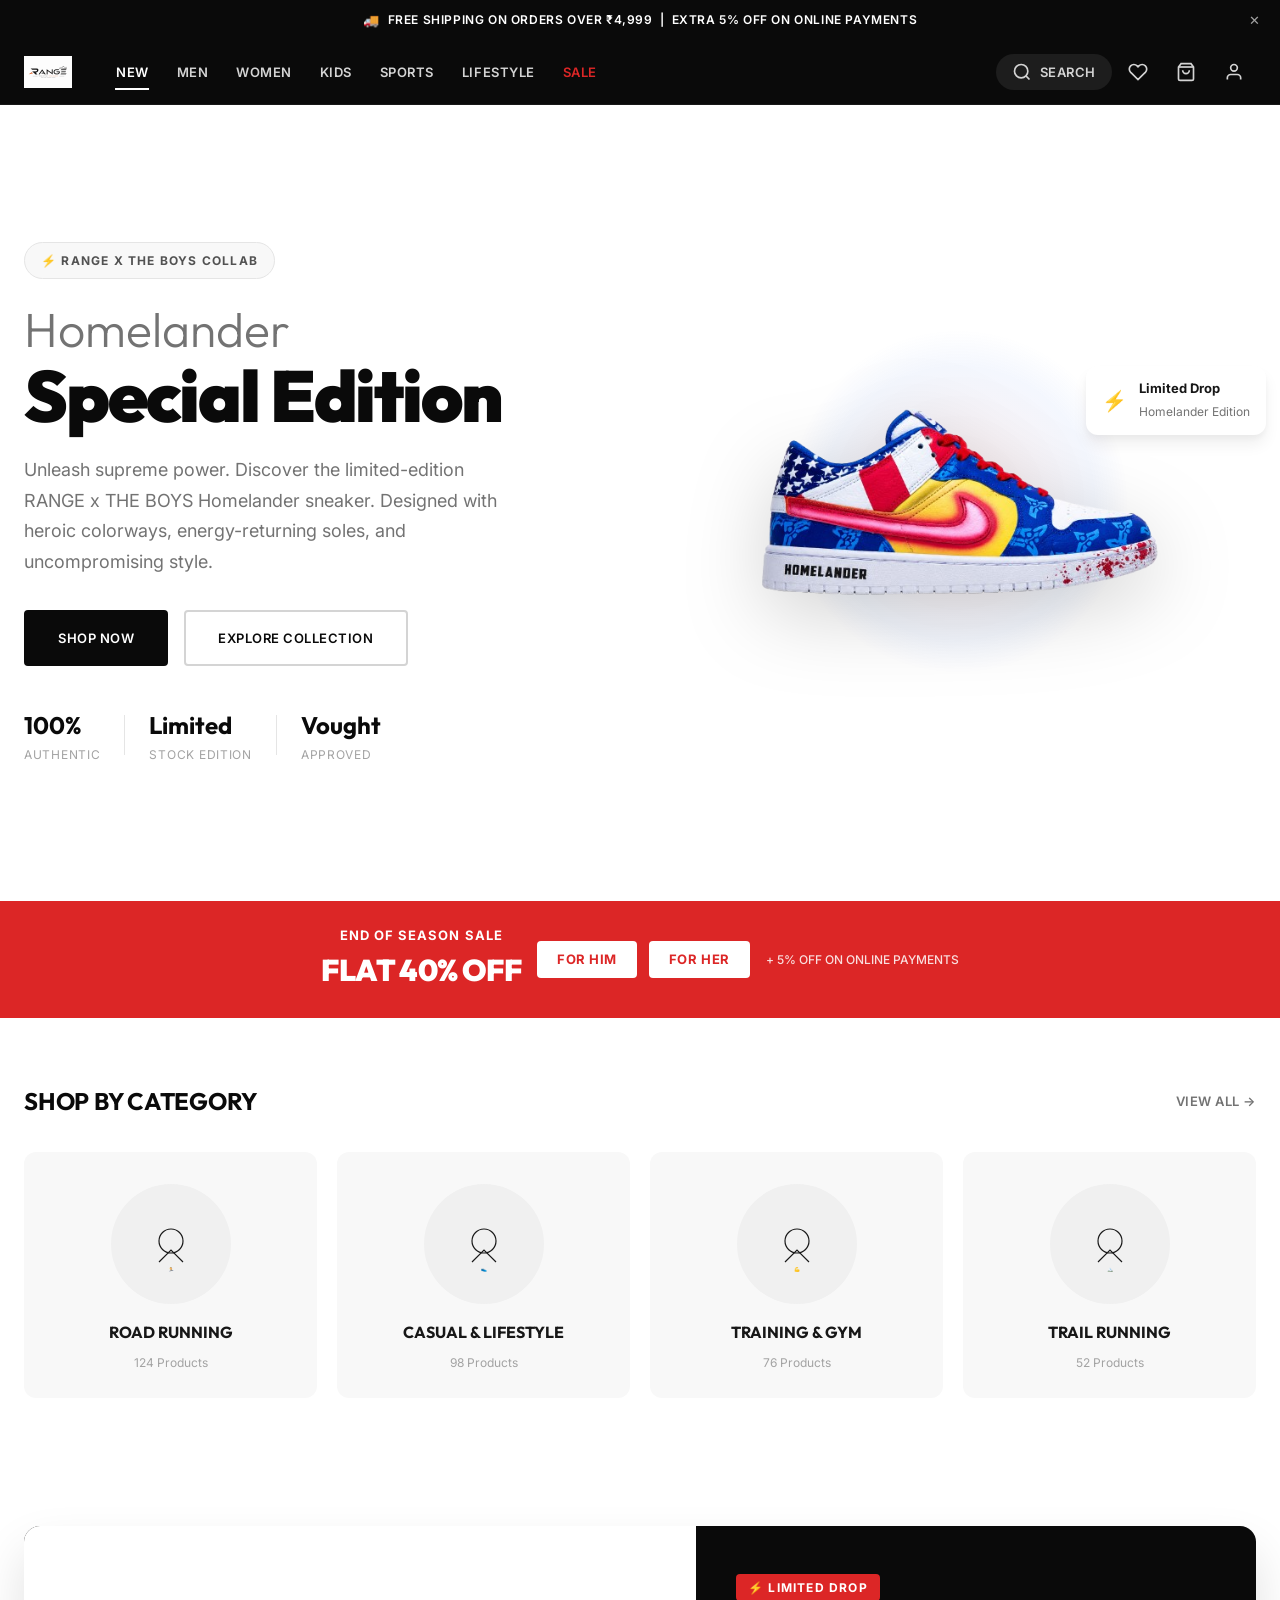
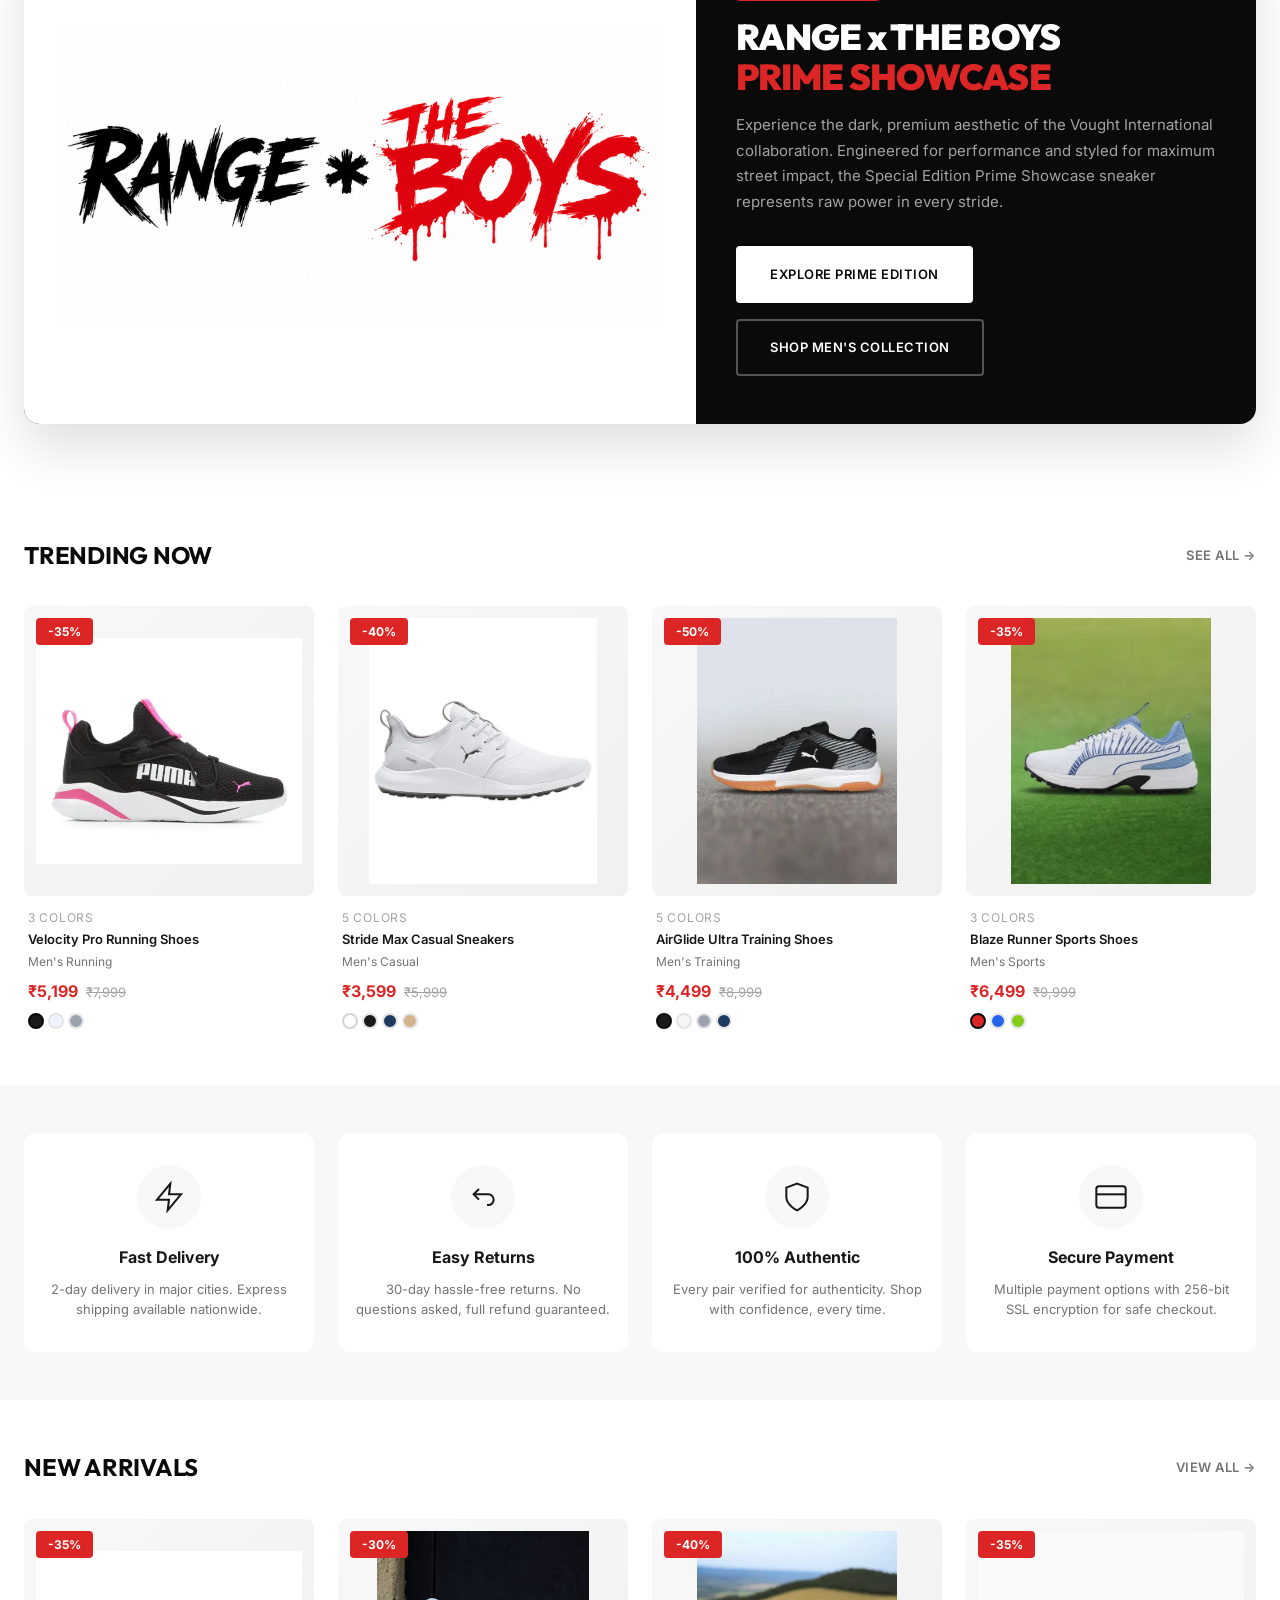
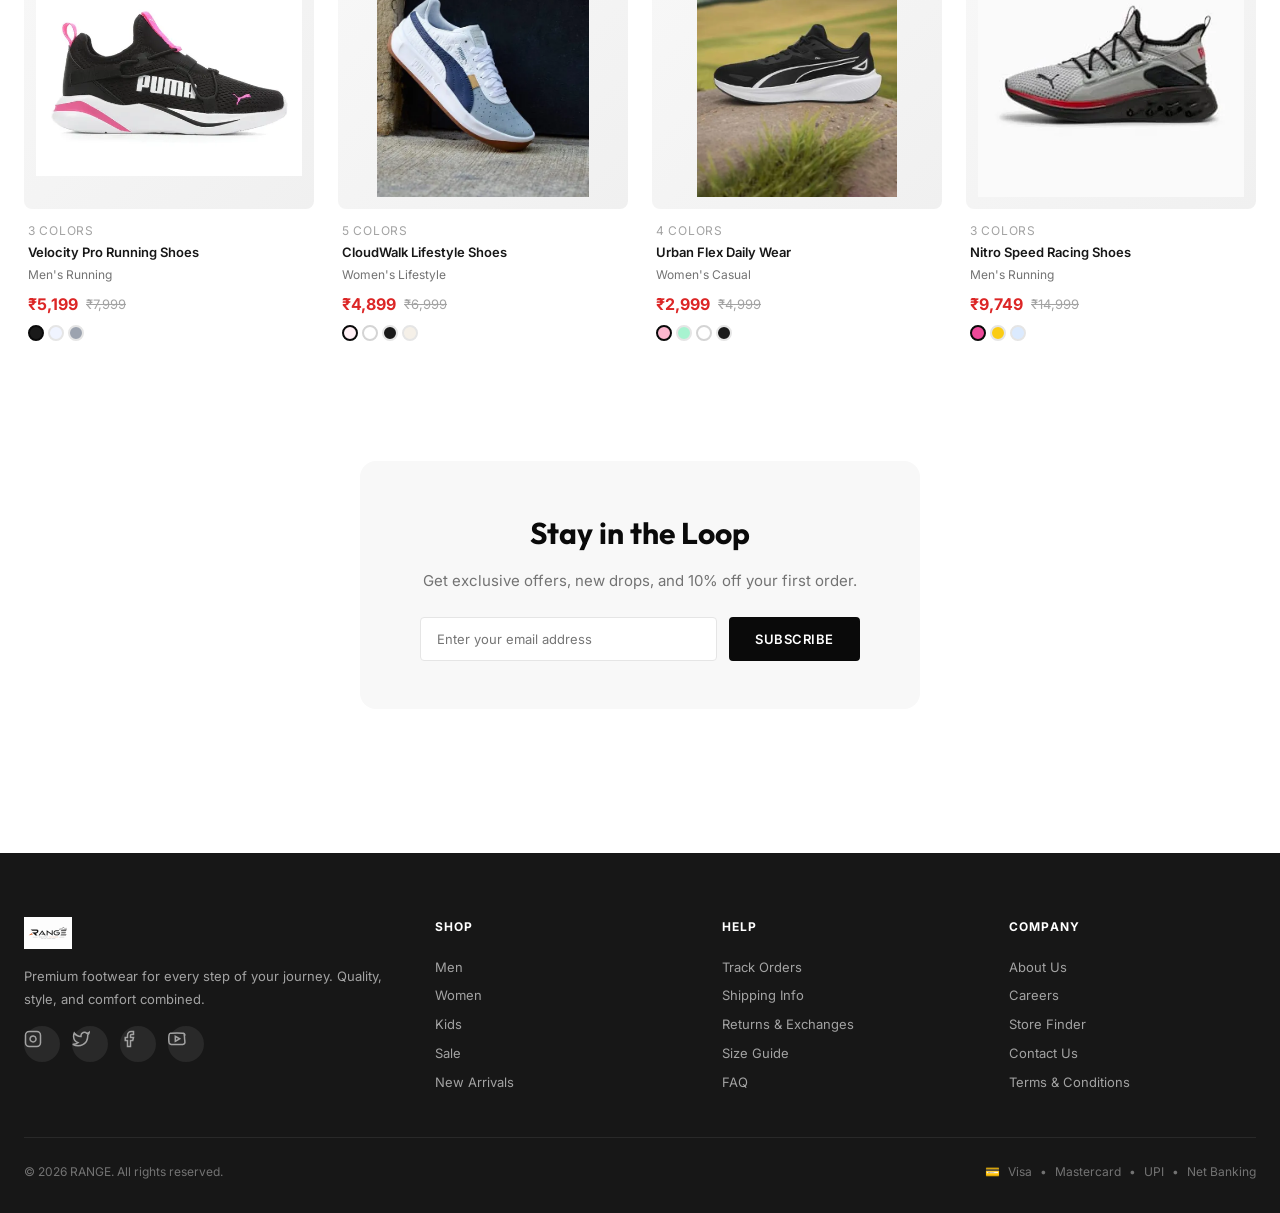
==== index.html @ aaef5dbc "Add project files" ====
<!DOCTYPE html>
<html lang="en">
<head>
    <meta charset="UTF-8">
    <meta name="viewport" content="width=device-width, initial-scale=1.0">
    <title>RANGE — Premium Footwear Store</title>
    <meta name="description" content="Shop the latest premium sneakers, running shoes, and lifestyle footwear at RANGE. Free shipping on orders over ₹4,999.">
    <link rel="preconnect" href="https://fonts.googleapis.com">
    <link rel="preconnect" href="https://fonts.gstatic.com" crossorigin>
    <link href="https://fonts.googleapis.com/css2?family=Inter:wght@300;400;500;600;700;800;900&family=Outfit:wght@300;400;500;600;700;800;900&display=swap" rel="stylesheet">
    <link rel="stylesheet" href="css/global.css">
    <link rel="stylesheet" href="css/components.css">
    <link rel="stylesheet" href="css/landing.css">
</head>
<body>
    <!-- Announcement Bar -->
    <div class="announcement-bar" id="announcement-bar">
        <div class="announcement-content">
            <span class="announcement-icon">🚚</span>
            <span>FREE SHIPPING ON ORDERS OVER ₹4,999 &nbsp;|&nbsp; EXTRA 5% OFF ON ONLINE PAYMENTS</span>
        </div>
        <button class="announcement-close" id="close-announcement" aria-label="Close announcement">✕</button>
    </div>

    <!-- Navigation -->
    <nav class="navbar" id="navbar">
        <div class="nav-container">
            <a href="index.html" class="nav-logo" id="nav-logo">
                <img src="range-logo.png" alt="RANGE Logo" class="logo-img">
            </a>
            <ul class="nav-links" id="nav-links">
                <li><a href="index.html" class="nav-link active">New</a></li>
                <li class="nav-dropdown">
                    <a href="shop.html" class="nav-link">Men</a>
                    <div class="dropdown-menu">
                        <div class="dropdown-col">
                            <h4>Shoes</h4>
                            <a href="shop.html?cat=running">Running</a>
                            <a href="shop.html?cat=casual">Casual</a>
                            <a href="shop.html?cat=sports">Sports</a>
                            <a href="shop.html?cat=lifestyle">Lifestyle</a>
                        </div>
                        <div class="dropdown-col">
                            <h4>Collections</h4>
                            <a href="shop.html">Best Sellers</a>
                            <a href="shop.html">New Arrivals</a>
                            <a href="shop.html">Exclusive</a>
                        </div>
                    </div>
                </li>
                <li class="nav-dropdown">
                    <a href="shop.html" class="nav-link">Women</a>
                    <div class="dropdown-menu">
                        <div class="dropdown-col">
                            <h4>Shoes</h4>
                            <a href="shop.html?cat=running">Running</a>
                            <a href="shop.html?cat=casual">Casual</a>
                            <a href="shop.html?cat=training">Training</a>
                            <a href="shop.html?cat=lifestyle">Lifestyle</a>
                        </div>
                        <div class="dropdown-col">
                            <h4>Collections</h4>
                            <a href="shop.html">Best Sellers</a>
                            <a href="shop.html">New Arrivals</a>
                            <a href="shop.html">Exclusive</a>
                        </div>
                    </div>
                </li>
                <li><a href="shop.html" class="nav-link">Kids</a></li>
                <li><a href="shop.html" class="nav-link">Sports</a></li>
                <li><a href="shop.html" class="nav-link">Lifestyle</a></li>
                <li><a href="shop.html?sale=true" class="nav-link nav-sale">Sale</a></li>
            </ul>
            <div class="nav-actions">
                <button class="nav-action-btn search-toggle" id="search-toggle" aria-label="Search">
                    <svg width="20" height="20" viewBox="0 0 24 24" fill="none" stroke="currentColor" stroke-width="2"><circle cx="11" cy="11" r="8"/><path d="m21 21-4.3-4.3"/></svg>
                    <span class="action-label">Search</span>
                </button>
                <a href="wishlist.html" class="nav-action-btn" id="wishlist-btn" aria-label="Wishlist">
                    <svg width="20" height="20" viewBox="0 0 24 24" fill="none" stroke="currentColor" stroke-width="2"><path d="M20.84 4.61a5.5 5.5 0 0 0-7.78 0L12 5.67l-1.06-1.06a5.5 5.5 0 0 0-7.78 7.78l1.06 1.06L12 21.23l7.78-7.78 1.06-1.06a5.5 5.5 0 0 0 0-7.78z"/></svg>
                    <span class="badge wishlist-count" id="wishlist-count">0</span>
                </a>
                <a href="cart.html" class="nav-action-btn" id="cart-btn" aria-label="Cart">
                    <svg width="20" height="20" viewBox="0 0 24 24" fill="none" stroke="currentColor" stroke-width="2"><path d="M6 2L3 6v14a2 2 0 0 0 2 2h14a2 2 0 0 0 2-2V6l-3-4z"/><line x1="3" y1="6" x2="21" y2="6"/><path d="M16 10a4 4 0 0 1-8 0"/></svg>
                    <span class="badge cart-count" id="cart-count">0</span>
                </a>
                <a href="account.html" class="nav-action-btn" id="account-btn" aria-label="Account">
                    <svg width="20" height="20" viewBox="0 0 24 24" fill="none" stroke="currentColor" stroke-width="2"><path d="M20 21v-2a4 4 0 0 0-4-4H8a4 4 0 0 0-4 4v2"/><circle cx="12" cy="7" r="4"/></svg>
                </a>
                <button class="mobile-menu-toggle" id="mobile-menu-toggle" aria-label="Menu">
                    <span></span><span></span><span></span>
                </button>
            </div>
        </div>
        <!-- Search Overlay -->
        <div class="search-overlay" id="search-overlay">
            <div class="search-container">
                <svg width="20" height="20" viewBox="0 0 24 24" fill="none" stroke="currentColor" stroke-width="2"><circle cx="11" cy="11" r="8"/><path d="m21 21-4.3-4.3"/></svg>
                <input type="text" id="search-input" placeholder="Search for shoes, brands, categories..." autocomplete="off">
                <button class="search-close" id="search-close">✕</button>
            </div>
            <div class="search-suggestions" id="search-suggestions">
                <h4>Popular Searches</h4>
                <div class="suggestion-tags">
                    <a href="shop.html?q=running" class="suggestion-tag">Running Shoes</a>
                    <a href="shop.html?q=sneakers" class="suggestion-tag">Sneakers</a>
                    <a href="shop.html?q=casual" class="suggestion-tag">Casual</a>
                    <a href="shop.html?q=sports" class="suggestion-tag">Sports</a>
                    <a href="shop.html?q=lifestyle" class="suggestion-tag">Lifestyle</a>
                </div>
            </div>
        </div>
    </nav>

    <!-- Mobile Menu -->
    <div class="mobile-menu" id="mobile-menu">
        <div class="mobile-menu-header">
            <a href="index.html" class="nav-logo"><img src="range-logo.png" alt="RANGE Logo" class="logo-img"></a>
            <button class="mobile-menu-close" id="mobile-menu-close">✕</button>
        </div>
        <ul class="mobile-nav-links">
            <li><a href="index.html" class="active">New</a></li>
            <li><a href="shop.html">Men</a></li>
            <li><a href="shop.html">Women</a></li>
            <li><a href="shop.html">Kids</a></li>
            <li><a href="shop.html">Sports</a></li>
            <li><a href="shop.html">Lifestyle</a></li>
            <li><a href="shop.html?sale=true" class="sale-link">Sale</a></li>
        </ul>
        <div class="mobile-menu-footer">
            <a href="account.html">My Account</a>
            <a href="wishlist.html">Wishlist</a>
            <a href="cart.html">Cart</a>
        </div>
    </div>

    <main>
        <!-- Hero Section -->
        <section class="hero" id="hero-section">
            <div class="hero-content">
                <div class="hero-badge">⚡ RANGE x THE BOYS COLLAB</div>
                <h1 class="hero-title">
                    <span class="hero-title-line">Homelander</span>
                    <span class="hero-title-line hero-title-bold">Special Edition</span>
                </h1>
                <p class="hero-subtitle">Unleash supreme power. Discover the limited-edition RANGE x THE BOYS Homelander sneaker. Designed with heroic colorways, energy-returning soles, and uncompromising style.</p>
                <div class="hero-cta">
                    <a href="product.html?id=17" class="btn btn-primary btn-lg">Shop Now</a>
                    <a href="shop.html?gender=men" class="btn btn-outline btn-lg">Explore Collection</a>
                </div>
                <div class="hero-stats">
                    <div class="hero-stat">
                        <span class="stat-number">100%</span>
                        <span class="stat-label">Authentic</span>
                    </div>
                    <div class="hero-stat-divider"></div>
                    <div class="hero-stat">
                        <span class="stat-number">Limited</span>
                        <span class="stat-label">Stock Edition</span>
                    </div>
                    <div class="hero-stat-divider"></div>
                    <div class="hero-stat">
                        <span class="stat-number">Vought</span>
                        <span class="stat-label">Approved</span>
                    </div>
                </div>
            </div>
            <div class="hero-visual">
                <div class="hero-shoe-container" id="hero-shoe">
                    <div class="hero-shoe-glow"></div>
                    <div class="hero-shoe-placeholder">
                        <img src="imgs/landing.png" alt="Homelander Special Edition Sneaker" class="hero-shoe-img" style="transform: none; max-height: 450px; object-fit: contain;">
                    </div>
                </div>
                <div class="hero-floating-card card-1">
                    <span class="floating-icon">⚡</span>
                    <div>
                        <strong>Limited Drop</strong>
                        <small>Homelander Edition</small>
                    </div>
                </div>
            </div>
        </section>

        <!-- Sale Banner -->
        <section class="sale-banner" id="sale-banner">
            <div class="sale-banner-content">
                <div class="sale-text">
                    <span class="sale-label">END OF SEASON SALE</span>
                    <span class="sale-discount">FLAT 40% OFF</span>
                </div>
                <div class="sale-links">
                    <a href="shop.html?gender=men&sale=true" class="sale-link-btn">FOR HIM</a>
                    <a href="shop.html?gender=women&sale=true" class="sale-link-btn">FOR HER</a>
                </div>
                <span class="sale-extra">+ 5% OFF ON ONLINE PAYMENTS</span>
            </div>
        </section>

        <!-- Categories Grid -->
        <section class="categories-section" id="categories">
            <div class="container">
                <div class="section-header">
                    <h2 class="section-title">Shop by Category</h2>
                    <a href="shop.html" class="section-link">View All →</a>
                </div>
                <div class="categories-grid">
                    <div class="category-card" data-category="running">
                        <div class="category-image">
                            <div class="category-placeholder">
                                <svg viewBox="0 0 100 100" fill="none"><circle cx="50" cy="45" r="20" stroke="#1a1a1a" stroke-width="2"/><path d="M30 80 L50 60 L70 80" stroke="#1a1a1a" stroke-width="2"/><text x="50" y="95" text-anchor="middle" font-size="8" fill="#666">🏃</text></svg>
                            </div>
                        </div>
                        <h3 class="category-name">Road Running</h3>
                        <span class="category-count">124 Products</span>
                    </div>
                    <div class="category-card" data-category="casual">
                        <div class="category-image">
                            <div class="category-placeholder">
                                <svg viewBox="0 0 100 100" fill="none"><circle cx="50" cy="45" r="20" stroke="#1a1a1a" stroke-width="2"/><path d="M30 80 L50 60 L70 80" stroke="#1a1a1a" stroke-width="2"/><text x="50" y="95" text-anchor="middle" font-size="8" fill="#666">👟</text></svg>
                            </div>
                        </div>
                        <h3 class="category-name">Casual & Lifestyle</h3>
                        <span class="category-count">98 Products</span>
                    </div>
                    <div class="category-card" data-category="training">
                        <div class="category-image">
                            <div class="category-placeholder">
                                <svg viewBox="0 0 100 100" fill="none"><circle cx="50" cy="45" r="20" stroke="#1a1a1a" stroke-width="2"/><path d="M30 80 L50 60 L70 80" stroke="#1a1a1a" stroke-width="2"/><text x="50" y="95" text-anchor="middle" font-size="8" fill="#666">💪</text></svg>
                            </div>
                        </div>
                        <h3 class="category-name">Training & Gym</h3>
                        <span class="category-count">76 Products</span>
                    </div>
                    <div class="category-card" data-category="trail">
                        <div class="category-image">
                            <div class="category-placeholder">
                                <svg viewBox="0 0 100 100" fill="none"><circle cx="50" cy="45" r="20" stroke="#1a1a1a" stroke-width="2"/><path d="M30 80 L50 60 L70 80" stroke="#1a1a1a" stroke-width="2"/><text x="50" y="95" text-anchor="middle" font-size="8" fill="#666">🏔️</text></svg>
                            </div>
                        </div>
                        <h3 class="category-name">Trail Running</h3>
                        <span class="category-count">52 Products</span>
                    </div>
                </div>
            </div>
        </section>

        <!-- Collaboration Showcase Banner -->
        <section class="collab-showcase-section">
            <div class="container">
                <div class="collab-showcase-wrapper">
                    <div class="collab-showcase-image">
                        <img src="imgs/prime.jpg" alt="RANGE x THE BOYS: Special Edition Prime Showcase" class="collab-img">
                    </div>
                    <div class="collab-showcase-content">
                        <span class="collab-tag">⚡ LIMITED DROP</span>
                        <h2 class="collab-title">RANGE x THE BOYS <br><span class="collab-title-highlight">PRIME SHOWCASE</span></h2>
                        <p class="collab-description">Experience the dark, premium aesthetic of the Vought International collaboration. Engineered for performance and styled for maximum street impact, the Special Edition Prime Showcase sneaker represents raw power in every stride.</p>
                        <div class="collab-cta">
                            <a href="product.html?id=17" class="btn btn-white btn-lg">Explore Prime Edition</a>
                            <a href="shop.html?gender=men" class="btn btn-outline-white btn-lg">Shop Men's Collection</a>
                        </div>
                    </div>
                </div>
            </div>
        </section>

        <!-- Trending Products -->
        <section class="trending-section" id="trending">
            <div class="container">
                <div class="section-header">
                    <h2 class="section-title">Trending Now</h2>
                    <a href="shop.html?sort=trending" class="section-link">See All →</a>
                </div>
                <div class="products-grid" id="trending-products">
                    <!-- Products will be injected by JS -->
                </div>
            </div>
        </section>

        <!-- Feature Banners -->
        <section class="features-section" id="features">
            <div class="container">
                <div class="features-grid">
                    <div class="feature-card">
                        <div class="feature-icon">
                            <svg width="32" height="32" viewBox="0 0 24 24" fill="none" stroke="currentColor" stroke-width="1.5"><path d="M13 2L3 14h9l-1 8 10-12h-9l1-8z"/></svg>
                        </div>
                        <h3>Fast Delivery</h3>
                        <p>2-day delivery in major cities. Express shipping available nationwide.</p>
                    </div>
                    <div class="feature-card">
                        <div class="feature-icon">
                            <svg width="32" height="32" viewBox="0 0 24 24" fill="none" stroke="currentColor" stroke-width="1.5"><path d="M9 14l-4-4 4-4"/><path d="M5 10h11a4 4 0 1 1 0 8h-1"/></svg>
                        </div>
                        <h3>Easy Returns</h3>
                        <p>30-day hassle-free returns. No questions asked, full refund guaranteed.</p>
                    </div>
                    <div class="feature-card">
                        <div class="feature-icon">
                            <svg width="32" height="32" viewBox="0 0 24 24" fill="none" stroke="currentColor" stroke-width="1.5"><path d="M12 22s8-4 8-10V5l-8-3-8 3v7c0 6 8 10 8 10z"/></svg>
                        </div>
                        <h3>100% Authentic</h3>
                        <p>Every pair verified for authenticity. Shop with confidence, every time.</p>
                    </div>
                    <div class="feature-card">
                        <div class="feature-icon">
                            <svg width="32" height="32" viewBox="0 0 24 24" fill="none" stroke="currentColor" stroke-width="1.5"><rect x="1" y="4" width="22" height="16" rx="2" ry="2"/><line x1="1" y1="10" x2="23" y2="10"/></svg>
                        </div>
                        <h3>Secure Payment</h3>
                        <p>Multiple payment options with 256-bit SSL encryption for safe checkout.</p>
                    </div>
                </div>
            </div>
        </section>

        <!-- New Arrivals -->
        <section class="new-arrivals-section" id="new-arrivals">
            <div class="container">
                <div class="section-header">
                    <h2 class="section-title">New Arrivals</h2>
                    <a href="shop.html?sort=newest" class="section-link">View All →</a>
                </div>
                <div class="products-grid" id="new-arrival-products">
                    <!-- Products will be injected by JS -->
                </div>
            </div>
        </section>

        <!-- Newsletter -->
        <section class="newsletter-section" id="newsletter">
            <div class="container">
                <div class="newsletter-content">
                    <h2>Stay in the Loop</h2>
                    <p>Get exclusive offers, new drops, and 10% off your first order.</p>
                    <form class="newsletter-form" id="newsletter-form">
                        <input type="email" placeholder="Enter your email address" required>
                        <button type="submit" class="btn btn-primary">Subscribe</button>
                    </form>
                </div>
            </div>
        </section>
    </main>

    <!-- Footer -->
    <footer class="footer" id="footer">
        <div class="container">
            <div class="footer-grid">
                <div class="footer-col footer-brand">
                    <div class="footer-logo">
                        <img src="range-logo.png" alt="RANGE Logo" class="logo-img">
                    </div>
                    <p>Premium footwear for every step of your journey. Quality, style, and comfort combined.</p>
                    <div class="social-links">
                        <a href="#" aria-label="Instagram" class="social-link">
                            <svg width="18" height="18" viewBox="0 0 24 24" fill="none" stroke="currentColor" stroke-width="2"><rect x="2" y="2" width="20" height="20" rx="5" ry="5"/><path d="M16 11.37A4 4 0 1 1 12.63 8 4 4 0 0 1 16 11.37z"/><line x1="17.5" y1="6.5" x2="17.51" y2="6.5"/></svg>
                        </a>
                        <a href="#" aria-label="Twitter" class="social-link">
                            <svg width="18" height="18" viewBox="0 0 24 24" fill="none" stroke="currentColor" stroke-width="2"><path d="M23 3a10.9 10.9 0 0 1-3.14 1.53 4.48 4.48 0 0 0-7.86 3v1A10.66 10.66 0 0 1 3 4s-4 9 5 13a11.64 11.64 0 0 1-7 2c9 5 20 0 20-11.5a4.5 4.5 0 0 0-.08-.83A7.72 7.72 0 0 0 23 3z"/></svg>
                        </a>
                        <a href="#" aria-label="Facebook" class="social-link">
                            <svg width="18" height="18" viewBox="0 0 24 24" fill="none" stroke="currentColor" stroke-width="2"><path d="M18 2h-3a5 5 0 0 0-5 5v3H7v4h3v8h4v-8h3l1-4h-4V7a1 1 0 0 1 1-1h3z"/></svg>
                        </a>
                        <a href="#" aria-label="YouTube" class="social-link">
                            <svg width="18" height="18" viewBox="0 0 24 24" fill="none" stroke="currentColor" stroke-width="2"><path d="M22.54 6.42a2.78 2.78 0 0 0-1.94-2C18.88 4 12 4 12 4s-6.88 0-8.6.46a2.78 2.78 0 0 0-1.94 2 29 29 0 0 0-.46 5.25 29 29 0 0 0 .46 5.25 2.78 2.78 0 0 0 1.94 2c1.72.46 8.6.46 8.6.46s6.88 0 8.6-.46a2.78 2.78 0 0 0 1.94-2 29 29 0 0 0-.46-5.25 29 29 0 0 0-.46-5.25z"/><polygon points="9.75 15.02 15.5 11.75 9.75 8.48 9.75 15.02"/></svg>
                        </a>
                    </div>
                </div>
                <div class="footer-col">
                    <h4>Shop</h4>
                    <a href="shop.html">Men</a>
                    <a href="shop.html">Women</a>
                    <a href="shop.html">Kids</a>
                    <a href="shop.html?sale=true">Sale</a>
                    <a href="shop.html?sort=newest">New Arrivals</a>
                </div>
                <div class="footer-col">
                    <h4>Help</h4>
                    <a href="orders.html">Track Orders</a>
                    <a href="#">Shipping Info</a>
                    <a href="#">Returns & Exchanges</a>
                    <a href="#">Size Guide</a>
                    <a href="faq.html">FAQ</a>
                </div>
                <div class="footer-col">
                    <h4>Company</h4>
                    <a href="about.html">About Us</a>
                    <a href="#">Careers</a>
                    <a href="store-finder.html">Store Finder</a>
                    <a href="#">Contact Us</a>
                    <a href="terms.html">Terms & Conditions</a>
                </div>
            </div>
            <div class="footer-bottom">
                <p>© 2026 RANGE. All rights reserved.</p>
                <div class="payment-methods">
                    <span>💳</span> <span>Visa</span> <span>•</span>
                    <span>Mastercard</span> <span>•</span>
                    <span>UPI</span> <span>•</span>
                    <span>Net Banking</span>
                </div>
            </div>
        </div>
    </footer>

    <script src="js/store.js"></script>
    <script src="js/components.js"></script>
    <script src="js/landing.js"></script>
</body>
</html>
---- css/global.css ----
/* =========================================
   SOLEKICKS — Global Design System
   Clean white aesthetic inspired by Puma/Nike
   ========================================= */

/* CSS Custom Properties */
:root {
    /* Colors — Clean White Theme */
    --white: #ffffff;
    --off-white: #fafafa;
    --gray-50: #f8f8f8;
    --gray-100: #f0f0f0;
    --gray-200: #e5e5e5;
    --gray-300: #d4d4d4;
    --gray-400: #a3a3a3;
    --gray-500: #737373;
    --gray-600: #525252;
    --gray-700: #404040;
    --gray-800: #262626;
    --gray-900: #171717;
    --black: #0a0a0a;

    /* Accent Colors */
    --accent-red: #dc2626;
    --accent-red-dark: #b91c1c;
    --accent-green: #16a34a;
    --accent-blue: #2563eb;
    --accent-orange: #ea580c;

    /* Sale / Discount */
    --sale-bg: #dc2626;
    --sale-text: #ffffff;

    /* Typography */
    --font-primary: 'Inter', -apple-system, BlinkMacSystemFont, 'Segoe UI', sans-serif;
    --font-display: 'Outfit', 'Inter', sans-serif;

    /* Font Sizes */
    --text-xs: 0.75rem;
    --text-sm: 0.8125rem;
    --text-base: 0.9375rem;
    --text-md: 1rem;
    --text-lg: 1.125rem;
    --text-xl: 1.25rem;
    --text-2xl: 1.5rem;
    --text-3xl: 1.875rem;
    --text-4xl: 2.25rem;
    --text-5xl: 3rem;
    --text-6xl: 3.75rem;
    --text-7xl: 4.5rem;

    /* Font Weights */
    --fw-light: 300;
    --fw-regular: 400;
    --fw-medium: 500;
    --fw-semibold: 600;
    --fw-bold: 700;
    --fw-extrabold: 800;
    --fw-black: 900;

    /* Spacing */
    --space-1: 0.25rem;
    --space-2: 0.5rem;
    --space-3: 0.75rem;
    --space-4: 1rem;
    --space-5: 1.25rem;
    --space-6: 1.5rem;
    --space-8: 2rem;
    --space-10: 2.5rem;
    --space-12: 3rem;
    --space-16: 4rem;
    --space-20: 5rem;
    --space-24: 6rem;

    /* Border Radius */
    --radius-sm: 4px;
    --radius-md: 8px;
    --radius-lg: 12px;
    --radius-xl: 16px;
    --radius-2xl: 24px;
    --radius-full: 9999px;

    /* Shadows */
    --shadow-xs: 0 1px 2px rgba(0, 0, 0, 0.04);
    --shadow-sm: 0 1px 3px rgba(0, 0, 0, 0.06), 0 1px 2px rgba(0, 0, 0, 0.04);
    --shadow-md: 0 4px 6px rgba(0, 0, 0, 0.05), 0 2px 4px rgba(0, 0, 0, 0.04);
    --shadow-lg: 0 10px 15px rgba(0, 0, 0, 0.06), 0 4px 6px rgba(0, 0, 0, 0.04);
    --shadow-xl: 0 20px 25px rgba(0, 0, 0, 0.08), 0 8px 10px rgba(0, 0, 0, 0.04);
    --shadow-2xl: 0 25px 50px rgba(0, 0, 0, 0.12);

    /* Transitions */
    --transition-fast: 150ms ease;
    --transition-base: 250ms ease;
    --transition-slow: 400ms ease;
    --transition-spring: 400ms cubic-bezier(0.34, 1.56, 0.64, 1);

    /* Layout */
    --container-max: 1280px;
    --container-padding: 1.5rem;
    --navbar-height: 64px;
    --announcement-height: 40px;
}

/* Reset */
*,
*::before,
*::after {
    margin: 0;
    padding: 0;
    box-sizing: border-box;
}

html {
    scroll-behavior: smooth;
    -webkit-font-smoothing: antialiased;
    -moz-osx-font-smoothing: grayscale;
}

body {
    font-family: var(--font-primary);
    font-size: var(--text-base);
    line-height: 1.6;
    color: var(--gray-900);
    background-color: var(--white);
    overflow-x: hidden;
}

img {
    max-width: 100%;
    height: auto;
    display: block;
}

a {
    text-decoration: none;
    color: inherit;
    transition: color var(--transition-fast);
}

button {
    font-family: inherit;
    cursor: pointer;
    border: none;
    background: none;
    font-size: inherit;
}

input,
select,
textarea {
    font-family: inherit;
    font-size: inherit;
}

ul,
ol {
    list-style: none;
}

/* Container */
.container {
    max-width: var(--container-max);
    margin: 0 auto;
    padding: 0 var(--container-padding);
}

/* =========================================
   Announcement Bar
   ========================================= */
.announcement-bar {
    background: var(--black);
    color: var(--white);
    padding: var(--space-2) var(--space-6);
    display: flex;
    align-items: center;
    justify-content: center;
    position: relative;
    z-index: 100;
    height: var(--announcement-height);
    overflow: hidden;
}

.announcement-content {
    display: flex;
    align-items: center;
    gap: var(--space-2);
    font-size: var(--text-xs);
    font-weight: var(--fw-semibold);
    letter-spacing: 0.05em;
    text-transform: uppercase;
    animation: slideInDown 0.5s ease;
}

.announcement-icon {
    font-size: var(--text-sm);
}

.announcement-close {
    position: absolute;
    right: var(--space-4);
    color: var(--gray-400);
    font-size: var(--text-sm);
    padding: var(--space-1);
    transition: color var(--transition-fast);
}

.announcement-close:hover {
    color: var(--white);
}

.announcement-bar.hidden {
    display: none;
}

/* =========================================
   Navigation
   ========================================= */
.navbar {
    background: var(--black);
    position: sticky;
    top: 0;
    z-index: 99;
    border-bottom: 1px solid rgba(255, 255, 255, 0.06);
}

.nav-container {
    max-width: var(--container-max);
    margin: 0 auto;
    padding: 0 var(--container-padding);
    display: flex;
    align-items: center;
    height: var(--navbar-height);
    gap: var(--space-8);
}

.nav-logo {
    display: flex;
    align-items: center;
    font-family: var(--font-display);
    font-size: var(--text-xl);
    font-weight: var(--fw-black);
    letter-spacing: -0.02em;
    flex-shrink: 0;
}

.logo-text {
    color: var(--white);
}

.logo-accent {
    color: var(--gray-400);
}

.nav-links {
    display: flex;
    align-items: center;
    gap: var(--space-1);
    flex: 1;
}

.nav-link {
    color: var(--gray-300);
    font-size: var(--text-sm);
    font-weight: var(--fw-semibold);
    text-transform: uppercase;
    letter-spacing: 0.04em;
    padding: var(--space-2) var(--space-3);
    border-radius: var(--radius-sm);
    transition: all var(--transition-fast);
    position: relative;
}

.nav-link:hover,
.nav-link.active {
    color: var(--white);
}

.nav-link::after {
    content: '';
    position: absolute;
    bottom: -2px;
    left: 50%;
    transform: translateX(-50%);
    width: 0;
    height: 2px;
    background: var(--white);
    transition: width var(--transition-base);
}

.nav-link:hover::after,
.nav-link.active::after {
    width: 60%;
}

.nav-sale {
    color: var(--accent-red) !important;
}

/* Dropdown Menu */
.nav-dropdown {
    position: relative;
}

.dropdown-menu {
    position: absolute;
    top: 100%;
    left: 0;
    background: var(--white);
    border-radius: var(--radius-md);
    box-shadow: var(--shadow-xl);
    padding: var(--space-6);
    display: flex;
    gap: var(--space-10);
    min-width: 320px;
    opacity: 0;
    visibility: hidden;
    transform: translateY(10px);
    transition: all var(--transition-base);
    z-index: 50;
    margin-top: var(--space-3);
}

.nav-dropdown:hover .dropdown-menu {
    opacity: 1;
    visibility: visible;
    transform: translateY(0);
}

.dropdown-col h4 {
    font-size: var(--text-xs);
    font-weight: var(--fw-bold);
    text-transform: uppercase;
    letter-spacing: 0.08em;
    color: var(--gray-400);
    margin-bottom: var(--space-3);
}

.dropdown-col a {
    display: block;
    padding: var(--space-1) 0;
    color: var(--gray-700);
    font-size: var(--text-sm);
    font-weight: var(--fw-medium);
    transition: all var(--transition-fast);
}

.dropdown-col a:hover {
    color: var(--black);
    transform: translateX(4px);
}

/* Nav Actions */
.nav-actions {
    display: flex;
    align-items: center;
    gap: var(--space-1);
    margin-left: auto;
}

.nav-action-btn {
    display: flex;
    align-items: center;
    gap: var(--space-2);
    color: var(--gray-300);
    padding: var(--space-2) var(--space-3);
    border-radius: var(--radius-md);
    transition: all var(--transition-fast);
    position: relative;
}

.nav-action-btn:hover {
    color: var(--white);
    background: rgba(255, 255, 255, 0.08);
}

.action-label {
    font-size: var(--text-sm);
    font-weight: var(--fw-semibold);
    text-transform: uppercase;
    letter-spacing: 0.04em;
}

.search-toggle {
    background: rgba(255, 255, 255, 0.08);
    border-radius: var(--radius-full);
    padding: var(--space-2) var(--space-4);
}

.search-toggle:hover {
    background: rgba(255, 255, 255, 0.15);
    color: var(--white);
}

.badge {
    position: absolute;
    top: -2px;
    right: -2px;
    background: var(--accent-red);
    color: var(--white);
    font-size: 10px;
    font-weight: var(--fw-bold);
    width: 18px;
    height: 18px;
    border-radius: var(--radius-full);
    display: flex;
    align-items: center;
    justify-content: center;
    line-height: 1;
}

.badge:empty,
.badge[data-count="0"] {
    display: none;
}

/* Search Overlay */
.search-overlay {
    position: absolute;
    top: 100%;
    left: 0;
    right: 0;
    background: var(--white);
    padding: var(--space-6);
    box-shadow: var(--shadow-2xl);
    opacity: 0;
    visibility: hidden;
    transform: translateY(-10px);
    transition: all var(--transition-base);
    z-index: 50;
}

.search-overlay.active {
    opacity: 1;
    visibility: visible;
    transform: translateY(0);
}

.search-container {
    max-width: 700px;
    margin: 0 auto;
    display: flex;
    align-items: center;
    gap: var(--space-3);
    padding: var(--space-3) var(--space-4);
    border: 2px solid var(--gray-200);
    border-radius: var(--radius-full);
    transition: border-color var(--transition-fast);
}

.search-container:focus-within {
    border-color: var(--black);
}

.search-container svg {
    color: var(--gray-400);
    flex-shrink: 0;
}

.search-container input {
    flex: 1;
    border: none;
    outline: none;
    font-size: var(--text-md);
    color: var(--gray-900);
    background: transparent;
}

.search-container input::placeholder {
    color: var(--gray-400);
}

.search-close {
    color: var(--gray-400);
    font-size: var(--text-lg);
    padding: var(--space-1);
}

.search-close:hover {
    color: var(--gray-900);
}

.search-suggestions {
    max-width: 700px;
    margin: var(--space-4) auto 0;
}

.search-suggestions h4 {
    font-size: var(--text-xs);
    font-weight: var(--fw-bold);
    text-transform: uppercase;
    letter-spacing: 0.08em;
    color: var(--gray-400);
    margin-bottom: var(--space-3);
}

.suggestion-tags {
    display: flex;
    flex-wrap: wrap;
    gap: var(--space-2);
}

.suggestion-tag {
    padding: var(--space-2) var(--space-4);
    background: var(--gray-50);
    border: 1px solid var(--gray-200);
    border-radius: var(--radius-full);
    font-size: var(--text-sm);
    font-weight: var(--fw-medium);
    color: var(--gray-700);
    transition: all var(--transition-fast);
}

.suggestion-tag:hover {
    background: var(--black);
    color: var(--white);
    border-color: var(--black);
}

/* Mobile Menu Toggle */
.mobile-menu-toggle {
    display: none;
    flex-direction: column;
    gap: 5px;
    padding: var(--space-2);
    color: var(--white);
}

.mobile-menu-toggle span {
    width: 22px;
    height: 2px;
    background: currentColor;
    border-radius: 2px;
    transition: all var(--transition-base);
}

/* Mobile Menu */
.mobile-menu {
    position: fixed;
    top: 0;
    left: 0;
    right: 0;
    bottom: 0;
    background: var(--white);
    z-index: 200;
    padding: var(--space-6);
    transform: translateX(-100%);
    transition: transform var(--transition-slow);
    overflow-y: auto;
}

.mobile-menu.active {
    transform: translateX(0);
}

.mobile-menu-header {
    display: flex;
    align-items: center;
    justify-content: space-between;
    margin-bottom: var(--space-8);
    font-family: var(--font-display);
    font-size: var(--text-xl);
    font-weight: var(--fw-black);
}

.mobile-menu-header .logo-text {
    color: var(--black);
}

.mobile-menu-close {
    font-size: var(--text-xl);
    color: var(--gray-600);
    padding: var(--space-2);
}

.mobile-nav-links li {
    border-bottom: 1px solid var(--gray-100);
}

.mobile-nav-links a {
    display: block;
    padding: var(--space-4) 0;
    font-size: var(--text-lg);
    font-weight: var(--fw-semibold);
    color: var(--gray-800);
    transition: color var(--transition-fast);
}

.mobile-nav-links a:hover,
.mobile-nav-links a.active {
    color: var(--black);
}

.mobile-nav-links .sale-link {
    color: var(--accent-red);
}

.mobile-menu-footer {
    margin-top: var(--space-8);
    display: flex;
    flex-direction: column;
    gap: var(--space-3);
}

.mobile-menu-footer a {
    font-size: var(--text-sm);
    font-weight: var(--fw-medium);
    color: var(--gray-500);
    transition: color var(--transition-fast);
}

.mobile-menu-footer a:hover {
    color: var(--black);
}

/* =========================================
   Buttons
   ========================================= */
.btn {
    display: inline-flex;
    align-items: center;
    justify-content: center;
    gap: var(--space-2);
    font-family: var(--font-primary);
    font-weight: var(--fw-semibold);
    font-size: var(--text-sm);
    text-transform: uppercase;
    letter-spacing: 0.04em;
    padding: var(--space-3) var(--space-6);
    border-radius: var(--radius-sm);
    cursor: pointer;
    transition: all var(--transition-base);
    border: 2px solid transparent;
    white-space: nowrap;
}

.btn-primary {
    background: var(--black);
    color: var(--white);
    border-color: var(--black);
}

.btn-primary:hover {
    background: var(--gray-800);
    border-color: var(--gray-800);
    transform: translateY(-1px);
    box-shadow: var(--shadow-md);
}

.btn-outline {
    background: transparent;
    color: var(--black);
    border-color: var(--gray-300);
}

.btn-outline:hover {
    background: var(--black);
    color: var(--white);
    border-color: var(--black);
    transform: translateY(-1px);
}

.btn-white {
    background: var(--white);
    color: var(--black);
    border-color: var(--white);
}

.btn-white:hover {
    background: var(--gray-100);
    transform: translateY(-1px);
}

.btn-danger {
    background: var(--accent-red);
    color: var(--white);
    border-color: var(--accent-red);
}

.btn-danger:hover {
    background: var(--accent-red-dark);
    border-color: var(--accent-red-dark);
}

.btn-ghost {
    background: transparent;
    color: var(--gray-600);
    padding: var(--space-2) var(--space-3);
}

.btn-ghost:hover {
    color: var(--black);
    background: var(--gray-50);
}

.btn-sm {
    padding: var(--space-2) var(--space-4);
    font-size: var(--text-xs);
}

.btn-lg {
    padding: var(--space-4) var(--space-8);
    font-size: var(--text-sm);
}

.btn-icon {
    width: 40px;
    height: 40px;
    padding: 0;
    border-radius: var(--radius-full);
    display: flex;
    align-items: center;
    justify-content: center;
}

.btn-block {
    width: 100%;
}

/* =========================================
   Section Headers
   ========================================= */
.section-header {
    display: flex;
    align-items: center;
    justify-content: space-between;
    margin-bottom: var(--space-8);
}

.section-title {
    font-family: var(--font-display);
    font-size: var(--text-2xl);
    font-weight: var(--fw-bold);
    color: var(--black);
    text-transform: uppercase;
    letter-spacing: -0.01em;
}

.section-link {
    font-size: var(--text-sm);
    font-weight: var(--fw-semibold);
    color: var(--gray-500);
    text-transform: uppercase;
    letter-spacing: 0.04em;
    transition: color var(--transition-fast);
}

.section-link:hover {
    color: var(--black);
}

/* =========================================
   Footer
   ========================================= */
.footer {
    background: var(--gray-900);
    color: var(--gray-300);
    padding: var(--space-16) 0 var(--space-8);
    margin-top: var(--space-20);
}

.footer-grid {
    display: grid;
    grid-template-columns: 1.5fr 1fr 1fr 1fr;
    gap: var(--space-10);
    margin-bottom: var(--space-10);
}

.footer-logo {
    font-family: var(--font-display);
    font-size: var(--text-xl);
    font-weight: var(--fw-black);
    margin-bottom: var(--space-4);
}

.footer-brand p {
    font-size: var(--text-sm);
    color: var(--gray-400);
    line-height: 1.7;
    margin-bottom: var(--space-4);
}

.social-links {
    display: flex;
    gap: var(--space-3);
}

.social-link {
    display: flex;
    align-items: center;
    justify-content: center;
    width: 36px;
    height: 36px;
    border-radius: var(--radius-full);
    background: rgba(255, 255, 255, 0.08);
    color: var(--gray-400);
    transition: all var(--transition-fast);
}

.social-link:hover {
    background: var(--white);
    color: var(--black);
    transform: translateY(-2px);
}

.footer-col h4 {
    font-size: var(--text-xs);
    font-weight: var(--fw-bold);
    text-transform: uppercase;
    letter-spacing: 0.1em;
    color: var(--white);
    margin-bottom: var(--space-4);
}

.footer-col a {
    display: block;
    padding: var(--space-1) 0;
    font-size: var(--text-sm);
    color: var(--gray-400);
    transition: all var(--transition-fast);
}

.footer-col a:hover {
    color: var(--white);
    transform: translateX(3px);
}

.footer-bottom {
    border-top: 1px solid rgba(255, 255, 255, 0.08);
    padding-top: var(--space-6);
    display: flex;
    align-items: center;
    justify-content: space-between;
    font-size: var(--text-xs);
    color: var(--gray-500);
}

.payment-methods {
    display: flex;
    align-items: center;
    gap: var(--space-2);
}

/* =========================================
   Animations
   ========================================= */
@keyframes slideInDown {
    from {
        transform: translateY(-100%);
        opacity: 0;
    }

    to {
        transform: translateY(0);
        opacity: 1;
    }
}

@keyframes fadeIn {
    from {
        opacity: 0;
    }

    to {
        opacity: 1;
    }
}

@keyframes fadeInUp {
    from {
        opacity: 0;
        transform: translateY(20px);
    }

    to {
        opacity: 1;
        transform: translateY(0);
    }
}

@keyframes scaleIn {
    from {
        opacity: 0;
        transform: scale(0.95);
    }

    to {
        opacity: 1;
        transform: scale(1);
    }
}

@keyframes float {

    0%,
    100% {
        transform: translateY(0);
    }

    50% {
        transform: translateY(-10px);
    }
}

@keyframes pulse {

    0%,
    100% {
        transform: scale(1);
    }

    50% {
        transform: scale(1.05);
    }
}

@keyframes shimmer {
    0% {
        background-position: -200% center;
    }

    100% {
        background-position: 200% center;
    }
}

/* Scroll reveal */
.reveal {
    opacity: 0;
    transform: translateY(30px);
    transition: all 0.6s ease;
}

.reveal.visible {
    opacity: 1;
    transform: translateY(0);
}

/* =========================================
   Toast / Notification
   ========================================= */
.toast-container {
    position: fixed;
    bottom: var(--space-6);
    right: var(--space-6);
    z-index: 1000;
    display: flex;
    flex-direction: column;
    gap: var(--space-3);
}

.toast {
    background: var(--gray-900);
    color: var(--white);
    padding: var(--space-3) var(--space-5);
    border-radius: var(--radius-md);
    font-size: var(--text-sm);
    font-weight: var(--fw-medium);
    box-shadow: var(--shadow-xl);
    display: flex;
    align-items: center;
    gap: var(--space-3);
    animation: slideInUp 0.3s ease, fadeOut 0.3s ease 2.7s forwards;
    max-width: 360px;
}

.toast-success {
    border-left: 3px solid var(--accent-green);
}

.toast-error {
    border-left: 3px solid var(--accent-red);
}

@keyframes slideInUp {
    from {
        transform: translateY(20px);
        opacity: 0;
    }

    to {
        transform: translateY(0);
        opacity: 1;
    }
}

@keyframes fadeOut {
    from {
        opacity: 1;
    }

    to {
        opacity: 0;
    }
}

/* Logo Styling */
.logo-img {
    height: 32px;
    width: auto;
    object-fit: contain;
    display: block;
    transition: transform var(--transition-fast);
}

.nav-logo:hover .logo-img {
    transform: scale(1.04);
}

/* =========================================
   Page Transitions
   ========================================= */
.page-transition-overlay {
    position: fixed;
    top: 0;
    left: 0;
    width: 100%;
    height: 100%;
    background-color: var(--black);
    z-index: 99999;
    transform: translateY(0);
    transition: transform 0.6s cubic-bezier(0.85, 0, 0.15, 1);
    pointer-events: none;
    display: flex;
    align-items: center;
    justify-content: center;
}

.page-transition-overlay.fade-out {
    transform: translateY(-100%);
}

.page-transition-overlay.fade-in {
    transform: translateY(0);
    pointer-events: all;
}

.page-transition-logo {
    color: var(--white);
    font-family: var(--font-display);
    font-size: var(--text-3xl);
    font-weight: var(--fw-black);
    letter-spacing: 0.1em;
    opacity: 0;
    transform: translateY(20px);
    transition: opacity 0.4s ease, transform 0.4s ease 0.1s;
}

.page-transition-overlay.active-logo .page-transition-logo {
    opacity: 1;
    transform: translateY(0);
}

/* Page content entry animations */
body.page-animating main {
    opacity: 0;
    transform: translateY(15px);
}

body.page-ready main {
    opacity: 1;
    transform: translateY(0);
    transition: opacity 0.5s ease-out, transform 0.5s ease-out;
}

/* =========================================
   Responsive
   ========================================= */
@media (max-width: 1024px) {
    :root {
        --container-padding: 1.25rem;
    }

    .footer-grid {
        grid-template-columns: 1fr 1fr;
        gap: var(--space-8);
    }
}

@media (max-width: 768px) {
    :root {
        --navbar-height: 56px;
        --container-padding: 1rem;
    }

    .nav-links {
        display: none;
    }

    .mobile-menu-toggle {
        display: flex;
    }

    .action-label {
        display: none;
    }

    .announcement-content {
        font-size: 10px;
    }

    .section-title {
        font-size: var(--text-xl);
    }

    .footer-grid {
        grid-template-columns: 1fr;
        gap: var(--space-6);
    }

    .footer-bottom {
        flex-direction: column;
        gap: var(--space-3);
        text-align: center;
    }

    .dropdown-menu {
        display: none;
    }
}

@media (max-width: 480px) {
    .announcement-bar {
        font-size: 9px;
    }
}
---- css/components.css ----
/* =========================================
   RANGE — Reusable Components
   Product Cards, Filters, Modals
   ========================================= */

/* =========================================
   Product Card
   ========================================= */
.products-grid {
    display: grid;
    grid-template-columns: repeat(4, 1fr);
    gap: var(--space-6);
}

.product-card {
    position: relative;
    background: var(--white);
    border-radius: var(--radius-md);
    overflow: hidden;
    transition: all var(--transition-base);
    cursor: pointer;
    group: true;
}

.product-card:hover {
    transform: translateY(-4px);
    box-shadow: var(--shadow-lg);
}

.product-image {
    position: relative;
    background: var(--gray-50);
    aspect-ratio: 1 / 1;
    display: flex;
    align-items: center;
    justify-content: center;
    overflow: hidden;
    border-radius: var(--radius-md);
}

.product-image img {
    width: 85%;
    height: 85%;
    object-fit: contain;
    transition: transform var(--transition-slow);
}

.product-card:hover .product-image img {
    transform: scale(1.08);
}

.product-image .product-placeholder {
    width: 100%;
    height: 100%;
    display: flex;
    align-items: center;
    justify-content: center;
    background: linear-gradient(135deg, var(--gray-50), var(--gray-100));
}

.product-placeholder svg {
    width: 60%;
    height: 60%;
    opacity: 0.6;
}

/* Discount Badge */
.discount-badge {
    position: absolute;
    top: var(--space-3);
    left: var(--space-3);
    background: var(--sale-bg);
    color: var(--sale-text);
    font-size: var(--text-xs);
    font-weight: var(--fw-bold);
    padding: var(--space-1) var(--space-3);
    border-radius: var(--radius-sm);
    z-index: 2;
}

/* Wishlist Heart */
.product-wishlist {
    position: absolute;
    top: var(--space-3);
    right: var(--space-3);
    width: 36px;
    height: 36px;
    border-radius: var(--radius-full);
    background: var(--white);
    display: flex;
    align-items: center;
    justify-content: center;
    box-shadow: var(--shadow-sm);
    z-index: 2;
    opacity: 0;
    transform: scale(0.8);
    transition: all var(--transition-base);
    border: none;
    cursor: pointer;
}

.product-card:hover .product-wishlist {
    opacity: 1;
    transform: scale(1);
}

.product-wishlist svg {
    width: 18px;
    height: 18px;
    color: var(--gray-400);
    transition: all var(--transition-fast);
}

.product-wishlist:hover svg,
.product-wishlist.active svg {
    color: var(--accent-red);
    fill: var(--accent-red);
}

/* Quick Add Button */
.product-quick-add {
    position: absolute;
    bottom: 0;
    left: 0;
    right: 0;
    background: var(--black);
    color: var(--white);
    padding: var(--space-3);
    text-align: center;
    font-size: var(--text-xs);
    font-weight: var(--fw-bold);
    text-transform: uppercase;
    letter-spacing: 0.08em;
    transform: translateY(100%);
    transition: transform var(--transition-base);
    cursor: pointer;
    border: none;
    width: 100%;
}

.product-card:hover .product-quick-add {
    transform: translateY(0);
}

/* Product Info */
.product-info {
    padding: var(--space-3) var(--space-1) var(--space-2);
}

.product-colors {
    font-size: var(--text-xs);
    color: var(--gray-400);
    text-transform: uppercase;
    letter-spacing: 0.06em;
    margin-bottom: var(--space-1);
}

.product-name {
    font-size: var(--text-sm);
    font-weight: var(--fw-semibold);
    color: var(--gray-900);
    margin-bottom: var(--space-1);
    line-height: 1.3;
    display: -webkit-box;
    -webkit-line-clamp: 2;
    -webkit-box-orient: vertical;
    overflow: hidden;
}

.product-category {
    font-size: var(--text-xs);
    color: var(--gray-500);
    margin-bottom: var(--space-2);
}

.product-price {
    display: flex;
    align-items: center;
    gap: var(--space-2);
}

.price-current {
    font-size: var(--text-md);
    font-weight: var(--fw-bold);
    color: var(--accent-red);
}

.price-original {
    font-size: var(--text-sm);
    color: var(--gray-400);
    text-decoration: line-through;
}

.price-no-sale {
    color: var(--gray-900);
}

/* Color Swatches */
.product-swatches {
    display: flex;
    gap: var(--space-1);
    margin-top: var(--space-2);
}

.color-swatch {
    width: 16px;
    height: 16px;
    border-radius: var(--radius-full);
    border: 2px solid var(--gray-200);
    cursor: pointer;
    transition: border-color var(--transition-fast);
}

.color-swatch:hover,
.color-swatch.active {
    border-color: var(--black);
}

/* =========================================
   Filter Bar (Shop Page)
   ========================================= */
.filter-bar {
    display: flex;
    align-items: center;
    justify-content: space-between;
    padding: var(--space-4) 0;
    border-bottom: 1px solid var(--gray-200);
    margin-bottom: var(--space-6);
    flex-wrap: wrap;
    gap: var(--space-3);
}

.filter-left {
    display: flex;
    align-items: center;
    gap: var(--space-3);
    flex-wrap: wrap;
}

.filter-btn {
    display: flex;
    align-items: center;
    gap: var(--space-2);
    padding: var(--space-2) var(--space-4);
    border: 1px solid var(--gray-300);
    border-radius: var(--radius-full);
    font-size: var(--text-sm);
    font-weight: var(--fw-medium);
    color: var(--gray-700);
    background: var(--white);
    cursor: pointer;
    transition: all var(--transition-fast);
    white-space: nowrap;
}

.filter-btn:hover,
.filter-btn.active {
    background: var(--black);
    color: var(--white);
    border-color: var(--black);
}

.filter-btn svg {
    width: 16px;
    height: 16px;
}

.filter-right {
    display: flex;
    align-items: center;
    gap: var(--space-3);
}

.sort-select {
    padding: var(--space-2) var(--space-4);
    border: 1px solid var(--gray-300);
    border-radius: var(--radius-full);
    font-size: var(--text-sm);
    font-weight: var(--fw-medium);
    color: var(--gray-700);
    background: var(--white);
    cursor: pointer;
    outline: none;
    -webkit-appearance: none;
    appearance: none;
    padding-right: var(--space-8);
    background-image: url("data:image/svg+xml,%3Csvg width='12' height='12' viewBox='0 0 24 24' fill='none' stroke='%23737373' stroke-width='2'%3E%3Cpath d='m6 9 6 6 6-6'/%3E%3C/svg%3E");
    background-repeat: no-repeat;
    background-position: right 12px center;
}

.view-toggle {
    display: flex;
    gap: var(--space-1);
}

.view-btn {
    padding: var(--space-2);
    border: 1px solid var(--gray-200);
    border-radius: var(--radius-sm);
    color: var(--gray-400);
    background: transparent;
    cursor: pointer;
    transition: all var(--transition-fast);
}

.view-btn.active,
.view-btn:hover {
    color: var(--black);
    border-color: var(--black);
}

.product-count {
    font-size: var(--text-sm);
    font-weight: var(--fw-bold);
    color: var(--gray-900);
    text-transform: uppercase;
    letter-spacing: 0.04em;
}

/* =========================================
   Sidebar Filters (Shop Page)
   ========================================= */
.filter-sidebar {
    position: fixed;
    top: 0;
    left: 0;
    bottom: 0;
    width: 340px;
    background: var(--white);
    z-index: 200;
    transform: translateX(-100%);
    transition: transform var(--transition-slow);
    overflow-y: auto;
    box-shadow: var(--shadow-2xl);
}

.filter-sidebar.active {
    transform: translateX(0);
}

.filter-sidebar-overlay {
    position: fixed;
    top: 0;
    left: 0;
    right: 0;
    bottom: 0;
    background: rgba(0,0,0,0.4);
    z-index: 199;
    opacity: 0;
    visibility: hidden;
    transition: all var(--transition-base);
}

.filter-sidebar-overlay.active {
    opacity: 1;
    visibility: visible;
}

.filter-sidebar-header {
    display: flex;
    align-items: center;
    justify-content: space-between;
    padding: var(--space-5) var(--space-6);
    border-bottom: 1px solid var(--gray-200);
    position: sticky;
    top: 0;
    background: var(--white);
    z-index: 2;
}

.filter-sidebar-header h3 {
    font-size: var(--text-md);
    font-weight: var(--fw-bold);
    text-transform: uppercase;
    letter-spacing: 0.04em;
}

.filter-sidebar-close {
    color: var(--gray-500);
    font-size: var(--text-lg);
    padding: var(--space-1);
}

.filter-group {
    padding: var(--space-5) var(--space-6);
    border-bottom: 1px solid var(--gray-100);
}

.filter-group-title {
    font-size: var(--text-sm);
    font-weight: var(--fw-bold);
    text-transform: uppercase;
    letter-spacing: 0.04em;
    margin-bottom: var(--space-3);
    display: flex;
    align-items: center;
    justify-content: space-between;
    cursor: pointer;
}

.filter-group-title svg {
    width: 16px;
    height: 16px;
    transition: transform var(--transition-fast);
}

.filter-options {
    display: flex;
    flex-direction: column;
    gap: var(--space-2);
}

.filter-option {
    display: flex;
    align-items: center;
    gap: var(--space-3);
    padding: var(--space-1) 0;
    cursor: pointer;
}

.filter-option input[type="checkbox"] {
    width: 18px;
    height: 18px;
    accent-color: var(--black);
    cursor: pointer;
}

.filter-option label {
    font-size: var(--text-sm);
    color: var(--gray-700);
    cursor: pointer;
    flex: 1;
}

.filter-option .count {
    font-size: var(--text-xs);
    color: var(--gray-400);
}

/* Size Grid */
.size-grid {
    display: grid;
    grid-template-columns: repeat(4, 1fr);
    gap: var(--space-2);
}

.size-option {
    display: flex;
    align-items: center;
    justify-content: center;
    padding: var(--space-2);
    border: 1px solid var(--gray-200);
    border-radius: var(--radius-sm);
    font-size: var(--text-sm);
    font-weight: var(--fw-medium);
    cursor: pointer;
    transition: all var(--transition-fast);
}

.size-option:hover,
.size-option.active {
    background: var(--black);
    color: var(--white);
    border-color: var(--black);
}

/* Price Range Slider */
.price-range {
    padding: var(--space-3) 0;
}

.price-inputs {
    display: flex;
    align-items: center;
    gap: var(--space-3);
    margin-bottom: var(--space-3);
}

.price-input {
    flex: 1;
    padding: var(--space-2) var(--space-3);
    border: 1px solid var(--gray-200);
    border-radius: var(--radius-sm);
    font-size: var(--text-sm);
    outline: none;
    text-align: center;
}

.price-input:focus {
    border-color: var(--black);
}

.price-separator {
    color: var(--gray-400);
    font-weight: var(--fw-medium);
}

.filter-sidebar-footer {
    padding: var(--space-5) var(--space-6);
    border-top: 1px solid var(--gray-200);
    display: flex;
    gap: var(--space-3);
    position: sticky;
    bottom: 0;
    background: var(--white);
}

/* =========================================
   Breadcrumb
   ========================================= */
.breadcrumb {
    display: flex;
    align-items: center;
    gap: var(--space-2);
    padding: var(--space-4) 0;
    font-size: var(--text-sm);
}

.breadcrumb a {
    color: var(--gray-500);
    font-weight: var(--fw-medium);
    transition: color var(--transition-fast);
}

.breadcrumb a:hover {
    color: var(--black);
}

.breadcrumb span {
    color: var(--gray-300);
}

.breadcrumb .current {
    color: var(--gray-900);
    font-weight: var(--fw-semibold);
}

/* =========================================
   Empty State
   ========================================= */
.empty-state {
    text-align: center;
    padding: var(--space-20) var(--space-6);
}

.empty-state-icon {
    margin-bottom: var(--space-6);
    color: var(--gray-300);
}

.empty-state-icon svg {
    width: 80px;
    height: 80px;
}

.empty-state h2 {
    font-family: var(--font-display);
    font-size: var(--text-2xl);
    font-weight: var(--fw-bold);
    margin-bottom: var(--space-3);
    color: var(--gray-900);
}

.empty-state p {
    font-size: var(--text-base);
    color: var(--gray-500);
    margin-bottom: var(--space-6);
    max-width: 400px;
    margin-left: auto;
    margin-right: auto;
}

/* =========================================
   Quantity Selector
   ========================================= */
.qty-selector {
    display: flex;
    align-items: center;
    border: 1px solid var(--gray-200);
    border-radius: var(--radius-sm);
    overflow: hidden;
}

.qty-btn {
    width: 36px;
    height: 36px;
    display: flex;
    align-items: center;
    justify-content: center;
    background: var(--gray-50);
    border: none;
    cursor: pointer;
    font-size: var(--text-md);
    color: var(--gray-600);
    transition: all var(--transition-fast);
}

.qty-btn:hover {
    background: var(--gray-200);
    color: var(--black);
}

.qty-value {
    width: 40px;
    text-align: center;
    font-size: var(--text-sm);
    font-weight: var(--fw-semibold);
    border: none;
    outline: none;
    background: transparent;
}

/* =========================================
   Form Elements
   ========================================= */
.form-group {
    margin-bottom: var(--space-5);
}

.form-label {
    display: block;
    font-size: var(--text-sm);
    font-weight: var(--fw-semibold);
    color: var(--gray-700);
    margin-bottom: var(--space-2);
    text-transform: uppercase;
    letter-spacing: 0.04em;
}

.form-input {
    width: 100%;
    padding: var(--space-3) var(--space-4);
    border: 1px solid var(--gray-200);
    border-radius: var(--radius-sm);
    font-size: var(--text-base);
    color: var(--gray-900);
    background: var(--white);
    outline: none;
    transition: border-color var(--transition-fast);
}

.form-input:focus {
    border-color: var(--black);
}

.form-input::placeholder {
    color: var(--gray-400);
}

.form-row {
    display: grid;
    grid-template-columns: 1fr 1fr;
    gap: var(--space-4);
}

.form-error {
    color: var(--accent-red);
    font-size: var(--text-xs);
    margin-top: var(--space-1);
}

/* =========================================
   Tabs
   ========================================= */
.tabs {
    display: flex;
    border-bottom: 2px solid var(--gray-100);
    margin-bottom: var(--space-6);
    overflow-x: auto;
}

.tab-btn {
    padding: var(--space-3) var(--space-5);
    font-size: var(--text-sm);
    font-weight: var(--fw-semibold);
    text-transform: uppercase;
    letter-spacing: 0.04em;
    color: var(--gray-500);
    background: transparent;
    border: none;
    border-bottom: 2px solid transparent;
    margin-bottom: -2px;
    cursor: pointer;
    transition: all var(--transition-fast);
    white-space: nowrap;
}

.tab-btn:hover {
    color: var(--gray-800);
}

.tab-btn.active {
    color: var(--black);
    border-bottom-color: var(--black);
}

.tab-content {
    display: none;
    animation: fadeIn 0.3s ease;
}

.tab-content.active {
    display: block;
}

/* =========================================
   Modal
   ========================================= */
.modal-overlay {
    position: fixed;
    top: 0;
    left: 0;
    right: 0;
    bottom: 0;
    background: rgba(0,0,0,0.5);
    z-index: 300;
    display: flex;
    align-items: center;
    justify-content: center;
    opacity: 0;
    visibility: hidden;
    transition: all var(--transition-base);
    padding: var(--space-6);
}

.modal-overlay.active {
    opacity: 1;
    visibility: visible;
}

.modal {
    background: var(--white);
    border-radius: var(--radius-lg);
    width: 100%;
    max-width: 500px;
    max-height: 90vh;
    overflow-y: auto;
    transform: scale(0.95);
    transition: transform var(--transition-base);
}

.modal-overlay.active .modal {
    transform: scale(1);
}

.modal-header {
    display: flex;
    align-items: center;
    justify-content: space-between;
    padding: var(--space-5) var(--space-6);
    border-bottom: 1px solid var(--gray-100);
}

.modal-header h3 {
    font-size: var(--text-lg);
    font-weight: var(--fw-bold);
}

.modal-close {
    color: var(--gray-400);
    font-size: var(--text-lg);
    padding: var(--space-1);
    transition: color var(--transition-fast);
}

.modal-close:hover {
    color: var(--black);
}

.modal-body {
    padding: var(--space-6);
}

.modal-footer {
    padding: var(--space-4) var(--space-6);
    border-top: 1px solid var(--gray-100);
    display: flex;
    justify-content: flex-end;
    gap: var(--space-3);
}

/* =========================================
   Collab Grid Showcase
   ========================================= */
.collab-grid-showcase {
    grid-column: span 2;
    background: var(--black);
    color: var(--white);
    border-radius: var(--radius-md);
    overflow: hidden;
    display: flex;
    min-height: 280px;
    box-shadow: var(--shadow-md);
    cursor: pointer;
    transition: all var(--transition-base);
}

.collab-grid-showcase:hover {
    transform: translateY(-4px);
    box-shadow: var(--shadow-lg);
}

.collab-grid-showcase-image {
    flex: 1.2;
    background-color: var(--white);
    display: flex;
    align-items: center;
    justify-content: center;
    overflow: hidden;
    position: relative;
}

.collab-grid-showcase-img {
    width: 100%;
    height: 100%;
    object-fit: contain;
    padding: var(--space-4);
    transition: transform var(--transition-slow);
}

.collab-grid-showcase:hover .collab-grid-showcase-img {
    transform: scale(1.05);
}

.collab-grid-showcase-content {
    flex: 1;
    padding: var(--space-6);
    display: flex;
    flex-direction: column;
    justify-content: center;
}

.collab-grid-showcase-tag {
    display: inline-block;
    background: var(--accent-red);
    color: var(--white);
    font-size: 10px;
    font-weight: var(--fw-bold);
    padding: var(--space-1) var(--space-3);
    border-radius: var(--radius-sm);
    margin-bottom: var(--space-2);
    text-transform: uppercase;
    letter-spacing: 0.05em;
    align-self: flex-start;
}

.collab-grid-showcase-title {
    font-family: var(--font-display);
    font-size: var(--text-xl);
    font-weight: var(--fw-black);
    margin-bottom: var(--space-1);
    letter-spacing: -0.01em;
    color: var(--white);
}

.collab-grid-showcase-desc {
    font-size: var(--text-xs);
    color: var(--gray-300);
    margin-bottom: var(--space-4);
    line-height: 1.5;
}

.collab-grid-showcase-btn {
    display: inline-flex;
    align-items: center;
    background: var(--white);
    color: var(--black);
    font-size: var(--text-xs);
    font-weight: var(--fw-bold);
    padding: var(--space-2) var(--space-4);
    border-radius: var(--radius-sm);
    text-transform: uppercase;
    letter-spacing: 0.04em;
    transition: all var(--transition-fast);
    align-self: flex-start;
}

.collab-grid-showcase-btn:hover {
    background: var(--gray-200);
    transform: translateY(-1px);
}

@media (max-width: 768px) {
    .collab-grid-showcase {
        flex-direction: column;
        min-height: auto;
    }
    .collab-grid-showcase-image {
        height: 180px;
        flex: none;
    }
    .collab-grid-showcase-content {
        padding: var(--space-4);
        flex: none;
    }
}

@media (max-width: 480px) {
    .collab-grid-showcase-image {
        height: 140px;
    }
    .collab-grid-showcase-title {
        font-size: var(--text-md);
    }
    .collab-grid-showcase-desc {
        display: none;
    }
}

/* =========================================
   Responsive Components
   ========================================= */
@media (max-width: 1024px) {
    .products-grid {
        grid-template-columns: repeat(3, 1fr);
    }
}

@media (max-width: 768px) {
    .products-grid {
        grid-template-columns: repeat(2, 1fr);
        gap: var(--space-4);
    }

    .product-wishlist {
        opacity: 1;
        transform: scale(1);
    }

    .product-quick-add {
        transform: translateY(0);
        position: relative;
        margin-top: var(--space-2);
        border-radius: var(--radius-sm);
    }

    .filter-bar {
        flex-direction: column;
        align-items: flex-start;
    }

    .form-row {
        grid-template-columns: 1fr;
    }
}

@media (max-width: 480px) {
    .products-grid {
        grid-template-columns: repeat(2, 1fr);
        gap: var(--space-3);
    }

    .product-info {
        padding: var(--space-2) 0;
    }

    .product-name {
        font-size: var(--text-xs);
    }
}
---- css/landing.css ----
/* =========================================
   RANGE — Landing Page Styles
   ========================================= */

/* =========================================
   Hero Section
   ========================================= */
.hero {
    display: grid;
    grid-template-columns: 1fr 1fr;
    align-items: center;
    min-height: calc(100vh - var(--navbar-height) - var(--announcement-height));
    padding: var(--space-12) var(--container-padding);
    max-width: var(--container-max);
    margin: 0 auto;
    gap: var(--space-10);
    overflow: hidden;
}

.hero-content {
    animation: fadeInUp 0.8s ease;
}

.hero-badge {
    display: inline-flex;
    align-items: center;
    gap: var(--space-2);
    background: var(--gray-50);
    border: 1px solid var(--gray-200);
    color: var(--gray-600);
    font-size: var(--text-xs);
    font-weight: var(--fw-bold);
    text-transform: uppercase;
    letter-spacing: 0.1em;
    padding: var(--space-2) var(--space-4);
    border-radius: var(--radius-full);
    margin-bottom: var(--space-6);
}

.hero-title {
    font-family: var(--font-display);
    margin-bottom: var(--space-5);
}

.hero-title-line {
    display: block;
    font-size: var(--text-5xl);
    font-weight: var(--fw-light);
    color: var(--gray-500);
    line-height: 1.1;
}

.hero-title-bold {
    font-size: var(--text-7xl);
    font-weight: var(--fw-black);
    color: var(--black);
    letter-spacing: -0.03em;
}

.hero-subtitle {
    font-size: var(--text-lg);
    color: var(--gray-500);
    line-height: 1.7;
    margin-bottom: var(--space-8);
    max-width: 480px;
}

.hero-cta {
    display: flex;
    gap: var(--space-4);
    margin-bottom: var(--space-10);
}

.hero-stats {
    display: flex;
    align-items: center;
    gap: var(--space-6);
}

.hero-stat {
    display: flex;
    flex-direction: column;
}

.stat-number {
    font-family: var(--font-display);
    font-size: var(--text-2xl);
    font-weight: var(--fw-bold);
    color: var(--black);
}

.stat-label {
    font-size: var(--text-xs);
    color: var(--gray-400);
    text-transform: uppercase;
    letter-spacing: 0.06em;
}

.hero-stat-divider {
    width: 1px;
    height: 40px;
    background: var(--gray-200);
}

/* Hero Visual */
.hero-visual {
    position: relative;
    display: flex;
    align-items: center;
    justify-content: center;
    animation: fadeIn 1s ease 0.3s both;
}

.hero-shoe-container {
    position: relative;
    width: 100%;
    max-width: 500px;
}

.hero-shoe-glow {
    position: absolute;
    top: 50%;
    left: 50%;
    transform: translate(-50%, -50%);
    width: 350px;
    height: 350px;
    background: radial-gradient(circle, rgba(220, 38, 38, 0.08) 0%, rgba(37, 99, 235, 0.05) 55%, transparent 70%);
    border-radius: var(--radius-full);
}

.hero-shoe-placeholder {
    position: relative;
    z-index: 1;
    animation: float 4s ease-in-out infinite;
}

.hero-shoe-img {
    width: 100%;
    height: auto;
    max-width: 460px;
    display: block;
    margin: 0 auto;
    filter: drop-shadow(0 20px 40px rgba(0,0,0,0.18));
    transform: rotate(-12deg) translateY(-10px);
    transition: transform var(--transition-slow);
}

.hero-shoe-container:hover .hero-shoe-img {
    transform: rotate(-7deg) translateY(-10px) scale(1.03);
}

/* Floating Cards */
.hero-floating-card {
    position: absolute;
    background: var(--white);
    border-radius: var(--radius-lg);
    padding: var(--space-3) var(--space-4);
    box-shadow: var(--shadow-lg);
    display: flex;
    align-items: center;
    gap: var(--space-3);
    z-index: 2;
    animation: float 5s ease-in-out infinite;
}

.hero-floating-card.card-1 {
    top: 15%;
    right: -10px;
    animation-delay: 0.5s;
}

.hero-floating-card.card-2 {
    bottom: 20%;
    left: -10px;
    animation-delay: 1s;
}

.floating-icon {
    font-size: var(--text-xl);
}

.hero-floating-card strong {
    display: block;
    font-size: var(--text-sm);
    font-weight: var(--fw-bold);
    color: var(--gray-900);
}

.hero-floating-card small {
    font-size: var(--text-xs);
    color: var(--gray-500);
}

/* =========================================
   Sale Banner
   ========================================= */
.sale-banner {
    background: var(--accent-red);
    color: var(--white);
    padding: var(--space-6) var(--container-padding);
}

.sale-banner-content {
    max-width: var(--container-max);
    margin: 0 auto;
    display: flex;
    align-items: center;
    justify-content: center;
    flex-wrap: wrap;
    gap: var(--space-4);
    text-align: center;
}

.sale-text {
    display: flex;
    flex-direction: column;
    align-items: center;
}

.sale-label {
    font-size: var(--text-sm);
    font-weight: var(--fw-bold);
    letter-spacing: 0.08em;
    text-transform: uppercase;
}

.sale-discount {
    font-family: var(--font-display);
    font-size: var(--text-3xl);
    font-weight: var(--fw-black);
    letter-spacing: -0.02em;
}

.sale-links {
    display: flex;
    gap: var(--space-3);
}

.sale-link-btn {
    padding: var(--space-2) var(--space-5);
    background: var(--white);
    color: var(--accent-red);
    font-size: var(--text-sm);
    font-weight: var(--fw-bold);
    text-transform: uppercase;
    letter-spacing: 0.04em;
    border-radius: var(--radius-sm);
    transition: all var(--transition-fast);
}

.sale-link-btn:hover {
    background: var(--gray-100);
    transform: translateY(-1px);
}

.sale-extra {
    font-size: var(--text-xs);
    font-weight: var(--fw-medium);
    opacity: 0.85;
}

/* =========================================
   Categories Section
   ========================================= */
.categories-section {
    padding: var(--space-16) 0;
}

.categories-grid {
    display: grid;
    grid-template-columns: repeat(4, 1fr);
    gap: var(--space-5);
}

.category-card {
    position: relative;
    border-radius: var(--radius-lg);
    overflow: hidden;
    cursor: pointer;
    transition: all var(--transition-base);
    background: var(--gray-50);
    text-align: center;
    padding: var(--space-8) var(--space-4) var(--space-6);
}

.category-card:hover {
    transform: translateY(-6px);
    box-shadow: var(--shadow-xl);
    background: var(--white);
}

.category-image {
    width: 120px;
    height: 120px;
    margin: 0 auto var(--space-4);
    border-radius: var(--radius-full);
    background: var(--gray-100);
    display: flex;
    align-items: center;
    justify-content: center;
    transition: all var(--transition-base);
}

.category-card:hover .category-image {
    background: var(--gray-200);
    transform: scale(1.05);
}

.category-placeholder {
    width: 60px;
    height: 60px;
}

.category-placeholder svg {
    width: 100%;
    height: 100%;
}

.category-name {
    font-family: var(--font-display);
    font-size: var(--text-md);
    font-weight: var(--fw-bold);
    color: var(--gray-900);
    text-transform: uppercase;
    margin-bottom: var(--space-1);
}

.category-count {
    font-size: var(--text-xs);
    color: var(--gray-400);
}

/* =========================================
   Trending / Products Section
   ========================================= */
.trending-section,
.new-arrivals-section {
    padding: var(--space-12) 0;
}

/* =========================================
   Features Section
   ========================================= */
.features-section {
    padding: var(--space-12) 0;
    background: var(--gray-50);
}

.features-grid {
    display: grid;
    grid-template-columns: repeat(4, 1fr);
    gap: var(--space-6);
}

.feature-card {
    text-align: center;
    padding: var(--space-8) var(--space-4);
    background: var(--white);
    border-radius: var(--radius-lg);
    transition: all var(--transition-base);
}

.feature-card:hover {
    transform: translateY(-4px);
    box-shadow: var(--shadow-md);
}

.feature-icon {
    width: 64px;
    height: 64px;
    margin: 0 auto var(--space-4);
    display: flex;
    align-items: center;
    justify-content: center;
    background: var(--gray-50);
    border-radius: var(--radius-full);
    color: var(--gray-900);
    transition: all var(--transition-base);
}

.feature-card:hover .feature-icon {
    background: var(--black);
    color: var(--white);
}

.feature-card h3 {
    font-size: var(--text-md);
    font-weight: var(--fw-bold);
    margin-bottom: var(--space-2);
    color: var(--gray-900);
}

.feature-card p {
    font-size: var(--text-sm);
    color: var(--gray-500);
    line-height: 1.6;
}

/* =========================================
   Newsletter Section
   ========================================= */
.newsletter-section {
    padding: var(--space-16) 0;
}

.newsletter-content {
    text-align: center;
    max-width: 560px;
    margin: 0 auto;
    background: var(--gray-50);
    padding: var(--space-12) var(--space-8);
    border-radius: var(--radius-xl);
}

.newsletter-content h2 {
    font-family: var(--font-display);
    font-size: var(--text-3xl);
    font-weight: var(--fw-bold);
    margin-bottom: var(--space-3);
    color: var(--black);
}

.newsletter-content p {
    color: var(--gray-500);
    margin-bottom: var(--space-6);
}

.newsletter-form {
    display: flex;
    gap: var(--space-3);
    max-width: 440px;
    margin: 0 auto;
}

.newsletter-form input {
    flex: 1;
    padding: var(--space-3) var(--space-4);
    border: 1px solid var(--gray-200);
    border-radius: var(--radius-sm);
    outline: none;
    font-size: var(--text-sm);
    background: var(--white);
    transition: border-color var(--transition-fast);
}

.newsletter-form input:focus {
    border-color: var(--black);
}

/* =========================================
   Collab Showcase Section
   ========================================= */
.collab-showcase-section {
    padding: var(--space-16) 0;
    background: var(--white);
}

.collab-showcase-wrapper {
    display: grid;
    grid-template-columns: 1.2fr 1fr;
    background: var(--black);
    color: var(--white);
    border-radius: var(--radius-xl);
    overflow: hidden;
    box-shadow: var(--shadow-2xl);
    align-items: center;
}

.collab-showcase-image {
    position: relative;
    height: 100%;
    min-height: 480px;
    background-color: var(--white);
    display: flex;
    align-items: center;
    justify-content: center;
    overflow: hidden;
}

.collab-img {
    width: 100%;
    height: 100%;
    object-fit: contain;
    padding: var(--space-8);
    transition: transform var(--transition-slow);
}

.collab-showcase-wrapper:hover .collab-img {
    transform: scale(1.05);
}

.collab-showcase-content {
    padding: var(--space-12) var(--space-10);
    display: flex;
    flex-direction: column;
    justify-content: center;
}

.collab-tag {
    display: inline-flex;
    align-items: center;
    background: var(--accent-red);
    color: var(--white);
    font-size: var(--text-xs);
    font-weight: var(--fw-bold);
    text-transform: uppercase;
    letter-spacing: 0.1em;
    padding: var(--space-1) var(--space-3);
    border-radius: var(--radius-sm);
    margin-bottom: var(--space-4);
    align-self: flex-start;
}

.collab-title {
    font-family: var(--font-display);
    font-size: var(--text-4xl);
    font-weight: var(--fw-black);
    line-height: 1.1;
    margin-bottom: var(--space-4);
    letter-spacing: -0.02em;
}

.collab-title-highlight {
    color: var(--accent-red);
}

.collab-description {
    font-size: var(--text-base);
    color: var(--gray-400);
    line-height: 1.7;
    margin-bottom: var(--space-8);
}

.collab-cta {
    display: flex;
    gap: var(--space-4);
    flex-wrap: wrap;
}

.btn-outline-white {
    background: transparent;
    color: var(--white);
    border-color: rgba(255, 255, 255, 0.3);
}

.btn-outline-white:hover {
    background: var(--white);
    color: var(--black);
    border-color: var(--white);
}

/* =========================================
   Landing Responsive
   ========================================= */
@media (max-width: 1024px) {
    .collab-showcase-wrapper {
        grid-template-columns: 1fr;
    }
    .collab-showcase-image {
        min-height: 320px;
    }
    .collab-img {
        padding: var(--space-4);
    }
    .collab-showcase-content {
        padding: var(--space-8) var(--space-6);
    }
    .collab-title {
        font-size: var(--text-3xl);
    }

    .hero {
        min-height: auto;
        padding: var(--space-10) var(--container-padding);
    }

    .hero-title-line {
        font-size: var(--text-4xl);
    }

    .hero-title-bold {
        font-size: var(--text-5xl);
    }

    .categories-grid {
        grid-template-columns: repeat(2, 1fr);
    }

    .features-grid {
        grid-template-columns: repeat(2, 1fr);
    }
}

@media (max-width: 768px) {
    .hero {
        grid-template-columns: 1fr;
        text-align: center;
        gap: var(--space-8);
    }

    .hero-subtitle {
        margin-left: auto;
        margin-right: auto;
    }

    .hero-cta {
        justify-content: center;
    }

    .hero-stats {
        justify-content: center;
    }

    .hero-title-line {
        font-size: var(--text-3xl);
    }

    .hero-title-bold {
        font-size: var(--text-4xl);
    }

    .hero-floating-card {
        display: none;
    }

    .sale-banner-content {
        flex-direction: column;
    }

    .newsletter-form {
        flex-direction: column;
    }

    .categories-grid {
        grid-template-columns: repeat(2, 1fr);
        gap: var(--space-3);
    }

    .features-grid {
        grid-template-columns: 1fr 1fr;
        gap: var(--space-3);
    }

    .collab-showcase-image {
        min-height: 220px;
    }
}

@media (max-width: 480px) {
    .hero-title-bold {
        font-size: var(--text-3xl);
    }

    .hero-cta {
        flex-direction: column;
        align-items: center;
    }

    .hero-stats {
        flex-wrap: wrap;
    }
}
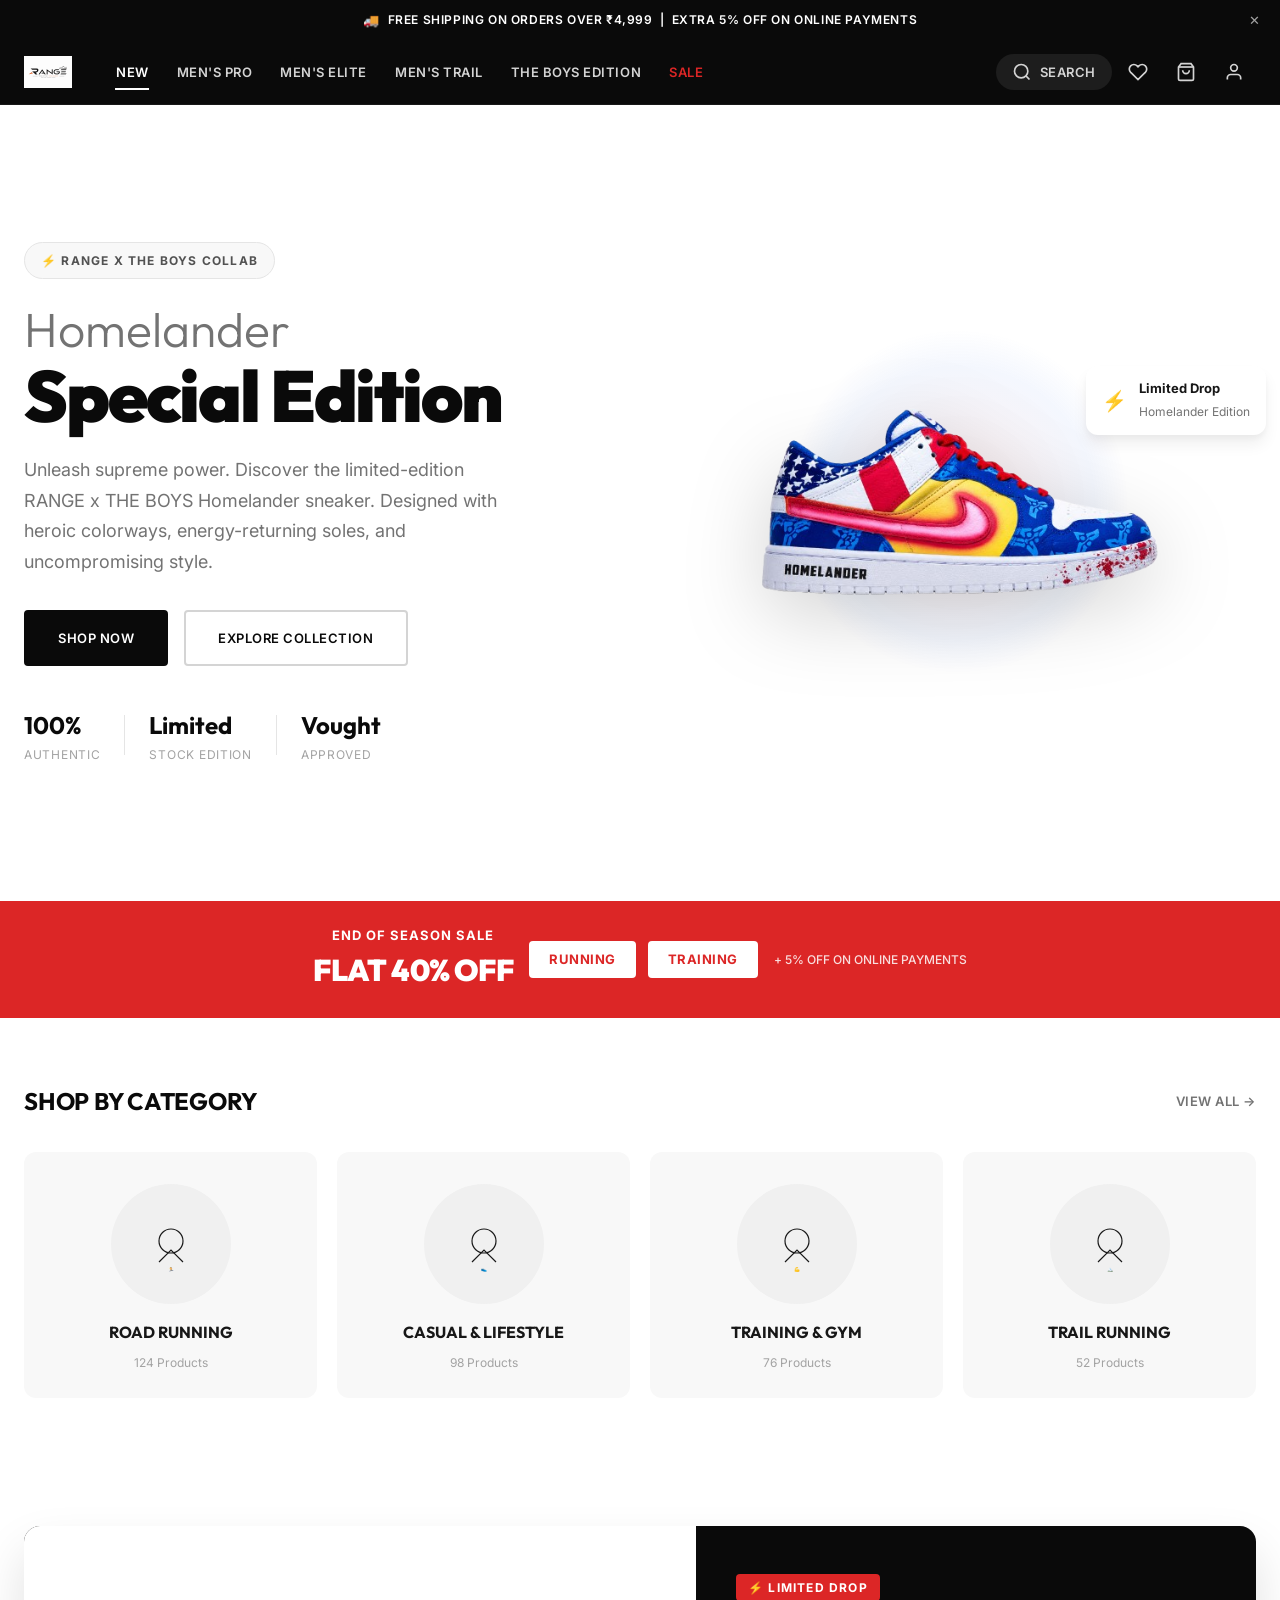
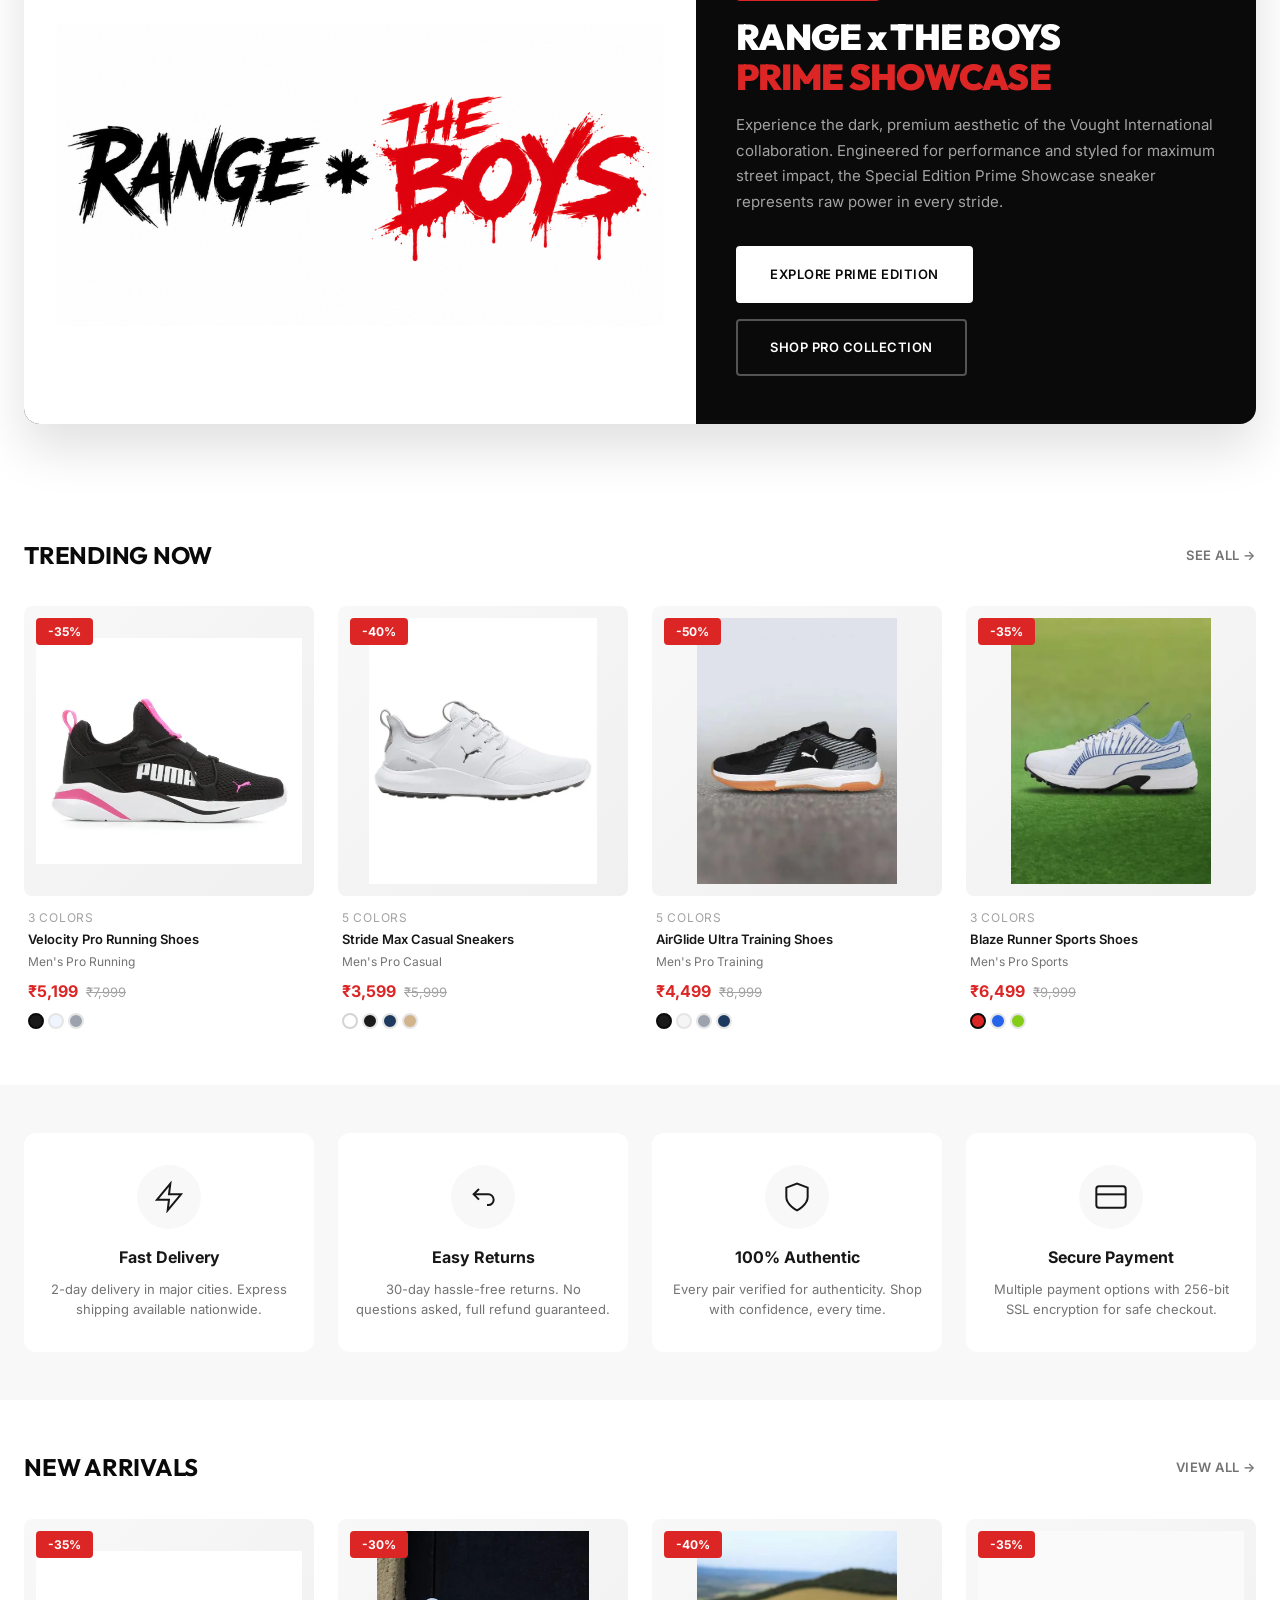
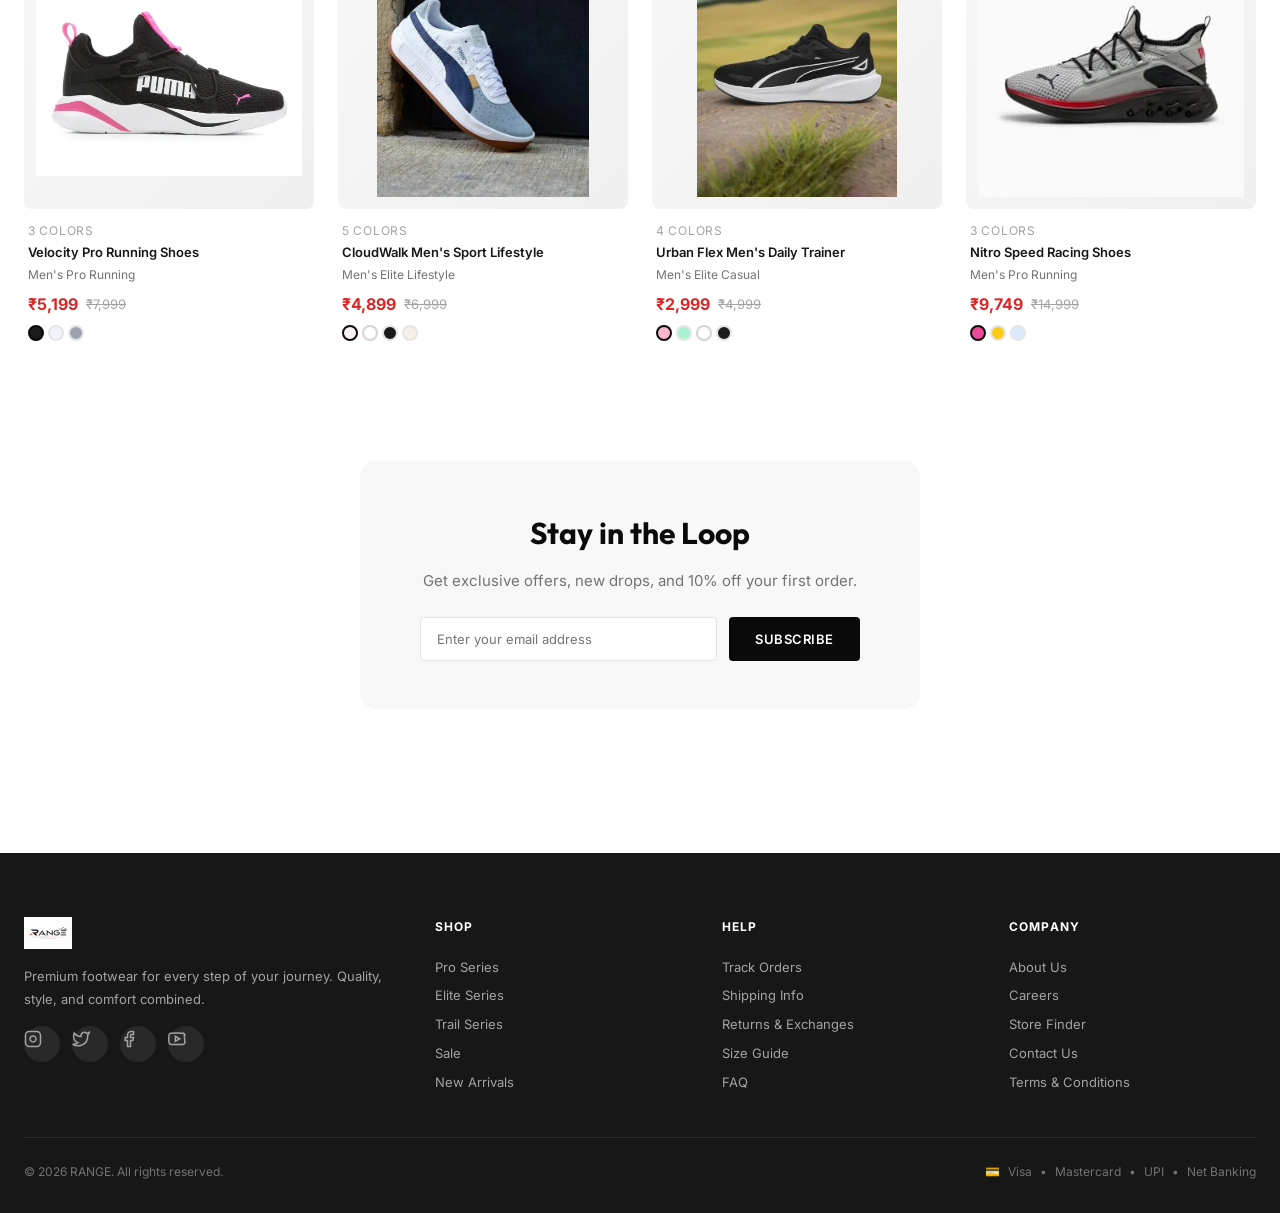
==== commit 73bc3ec1: "Convert to Men's Sport footwear, add The Boys Collab, update nav links, map special edition shoes wi" ====
--- a/index.html
+++ b/index.html
@@ -31,44 +31,43 @@
             <ul class="nav-links" id="nav-links">
                 <li><a href="index.html" class="nav-link active">New</a></li>
                 <li class="nav-dropdown">
-                    <a href="shop.html" class="nav-link">Men</a>
+                    <a href="shop.html?gender=men" class="nav-link">Men's Pro</a>
                     <div class="dropdown-menu">
                         <div class="dropdown-col">
                             <h4>Shoes</h4>
-                            <a href="shop.html?cat=running">Running</a>
-                            <a href="shop.html?cat=casual">Casual</a>
-                            <a href="shop.html?cat=sports">Sports</a>
-                            <a href="shop.html?cat=lifestyle">Lifestyle</a>
+                            <a href="shop.html?gender=men&cat=running">Running</a>
+                            <a href="shop.html?gender=men&cat=casual">Casual</a>
+                            <a href="shop.html?gender=men&cat=sports">Sports</a>
+                            <a href="shop.html?gender=men&cat=lifestyle">Lifestyle</a>
                         </div>
                         <div class="dropdown-col">
                             <h4>Collections</h4>
-                            <a href="shop.html">Best Sellers</a>
-                            <a href="shop.html">New Arrivals</a>
-                            <a href="shop.html">Exclusive</a>
+                            <a href="shop.html?gender=men">Best Sellers</a>
+                            <a href="shop.html?gender=men">New Arrivals</a>
+                            <a href="shop.html?gender=men">Exclusive</a>
                         </div>
                     </div>
                 </li>
                 <li class="nav-dropdown">
-                    <a href="shop.html" class="nav-link">Women</a>
+                    <a href="shop.html?gender=women" class="nav-link">Men's Elite</a>
                     <div class="dropdown-menu">
                         <div class="dropdown-col">
                             <h4>Shoes</h4>
-                            <a href="shop.html?cat=running">Running</a>
-                            <a href="shop.html?cat=casual">Casual</a>
-                            <a href="shop.html?cat=training">Training</a>
-                            <a href="shop.html?cat=lifestyle">Lifestyle</a>
+                            <a href="shop.html?gender=women&cat=running">Running</a>
+                            <a href="shop.html?gender=women&cat=casual">Casual</a>
+                            <a href="shop.html?gender=women&cat=training">Training</a>
+                            <a href="shop.html?gender=women&cat=lifestyle">Lifestyle</a>
                         </div>
                         <div class="dropdown-col">
                             <h4>Collections</h4>
-                            <a href="shop.html">Best Sellers</a>
-                            <a href="shop.html">New Arrivals</a>
-                            <a href="shop.html">Exclusive</a>
+                            <a href="shop.html?gender=women">Best Sellers</a>
+                            <a href="shop.html?gender=women">New Arrivals</a>
+                            <a href="shop.html?gender=women">Exclusive</a>
                         </div>
                     </div>
                 </li>
-                <li><a href="shop.html" class="nav-link">Kids</a></li>
-                <li><a href="shop.html" class="nav-link">Sports</a></li>
-                <li><a href="shop.html" class="nav-link">Lifestyle</a></li>
+                <li><a href="shop.html?gender=kids" class="nav-link">Men's Trail</a></li>
+                <li><a href="shop.html?brand=collab" class="nav-link">The Boys Edition</a></li>
                 <li><a href="shop.html?sale=true" class="nav-link nav-sale">Sale</a></li>
             </ul>
             <div class="nav-actions">
@@ -102,11 +101,11 @@
             <div class="search-suggestions" id="search-suggestions">
                 <h4>Popular Searches</h4>
                 <div class="suggestion-tags">
-                    <a href="shop.html?q=running" class="suggestion-tag">Running Shoes</a>
-                    <a href="shop.html?q=sneakers" class="suggestion-tag">Sneakers</a>
-                    <a href="shop.html?q=casual" class="suggestion-tag">Casual</a>
-                    <a href="shop.html?q=sports" class="suggestion-tag">Sports</a>
-                    <a href="shop.html?q=lifestyle" class="suggestion-tag">Lifestyle</a>
+                    <a href="shop.html?brand=pro" class="suggestion-tag">RANGE Pro</a>
+                    <a href="shop.html?brand=plus" class="suggestion-tag">RANGE Plus</a>
+                    <a href="shop.html?brand=collab" class="suggestion-tag">The Boys Collab</a>
+                    <a href="shop.html?q=running" class="suggestion-tag">Running</a>
+                    <a href="shop.html?q=training" class="suggestion-tag">Training</a>
                 </div>
             </div>
         </div>
@@ -120,11 +119,10 @@
         </div>
         <ul class="mobile-nav-links">
             <li><a href="index.html" class="active">New</a></li>
-            <li><a href="shop.html">Men</a></li>
-            <li><a href="shop.html">Women</a></li>
-            <li><a href="shop.html">Kids</a></li>
-            <li><a href="shop.html">Sports</a></li>
-            <li><a href="shop.html">Lifestyle</a></li>
+            <li><a href="shop.html?gender=men">Men's Pro</a></li>
+            <li><a href="shop.html?gender=women">Men's Elite</a></li>
+            <li><a href="shop.html?gender=kids">Men's Trail</a></li>
+            <li><a href="shop.html?brand=collab">The Boys Edition</a></li>
             <li><a href="shop.html?sale=true" class="sale-link">Sale</a></li>
         </ul>
         <div class="mobile-menu-footer">
@@ -190,8 +188,8 @@
                     <span class="sale-discount">FLAT 40% OFF</span>
                 </div>
                 <div class="sale-links">
-                    <a href="shop.html?gender=men&sale=true" class="sale-link-btn">FOR HIM</a>
-                    <a href="shop.html?gender=women&sale=true" class="sale-link-btn">FOR HER</a>
+                    <a href="shop.html?cat=running&sale=true" class="sale-link-btn">RUNNING</a>
+                    <a href="shop.html?cat=training&sale=true" class="sale-link-btn">TRAINING</a>
                 </div>
                 <span class="sale-extra">+ 5% OFF ON ONLINE PAYMENTS</span>
             </div>
@@ -257,8 +255,8 @@
                         <h2 class="collab-title">RANGE x THE BOYS <br><span class="collab-title-highlight">PRIME SHOWCASE</span></h2>
                         <p class="collab-description">Experience the dark, premium aesthetic of the Vought International collaboration. Engineered for performance and styled for maximum street impact, the Special Edition Prime Showcase sneaker represents raw power in every stride.</p>
                         <div class="collab-cta">
-                            <a href="product.html?id=17" class="btn btn-white btn-lg">Explore Prime Edition</a>
-                            <a href="shop.html?gender=men" class="btn btn-outline-white btn-lg">Shop Men's Collection</a>
+                            <a href="shop.html?brand=collab" class="btn btn-white btn-lg">Explore Prime Edition</a>
+                            <a href="shop.html?brand=pro" class="btn btn-outline-white btn-lg">Shop Pro Collection</a>
                         </div>
                     </div>
                 </div>
@@ -368,9 +366,9 @@
                 </div>
                 <div class="footer-col">
                     <h4>Shop</h4>
-                    <a href="shop.html">Men</a>
-                    <a href="shop.html">Women</a>
-                    <a href="shop.html">Kids</a>
+                    <a href="shop.html?gender=men">Pro Series</a>
+                    <a href="shop.html?gender=women">Elite Series</a>
+                    <a href="shop.html?gender=kids">Trail Series</a>
                     <a href="shop.html?sale=true">Sale</a>
                     <a href="shop.html?sort=newest">New Arrivals</a>
                 </div>
